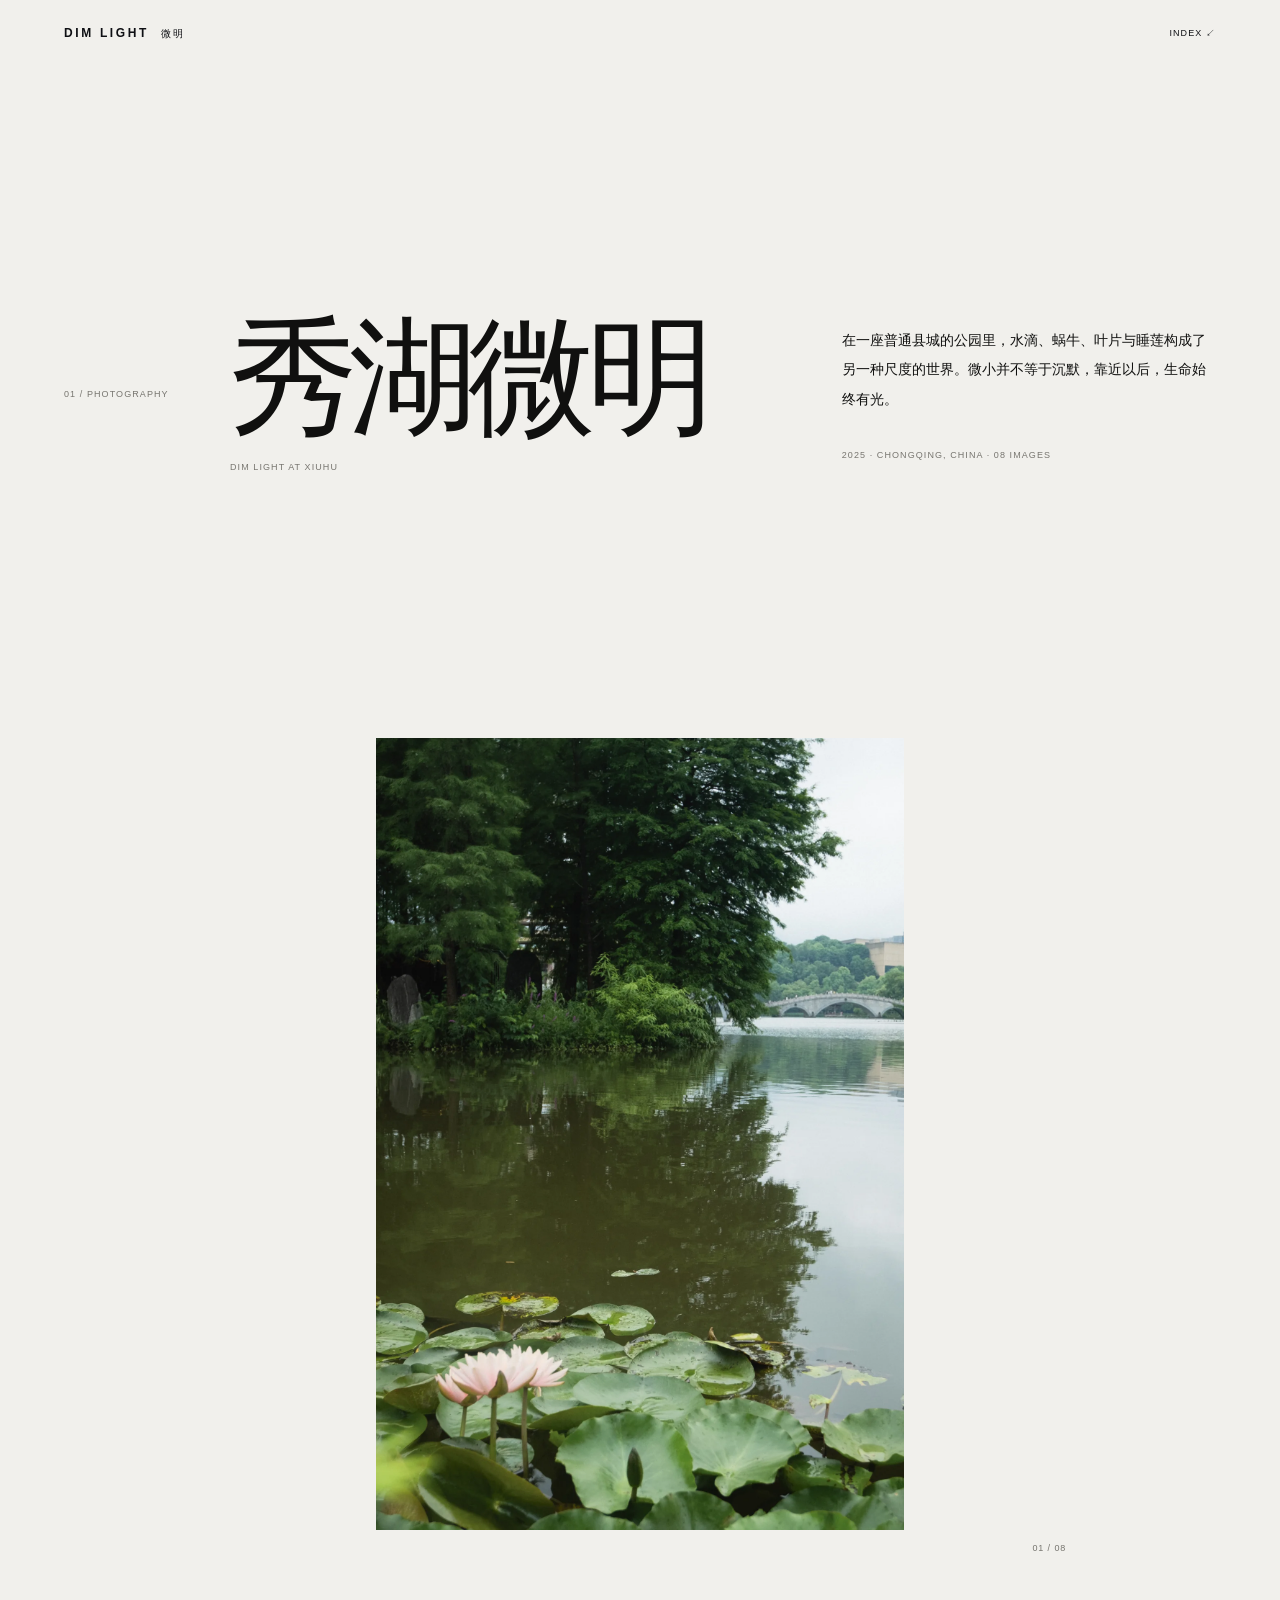
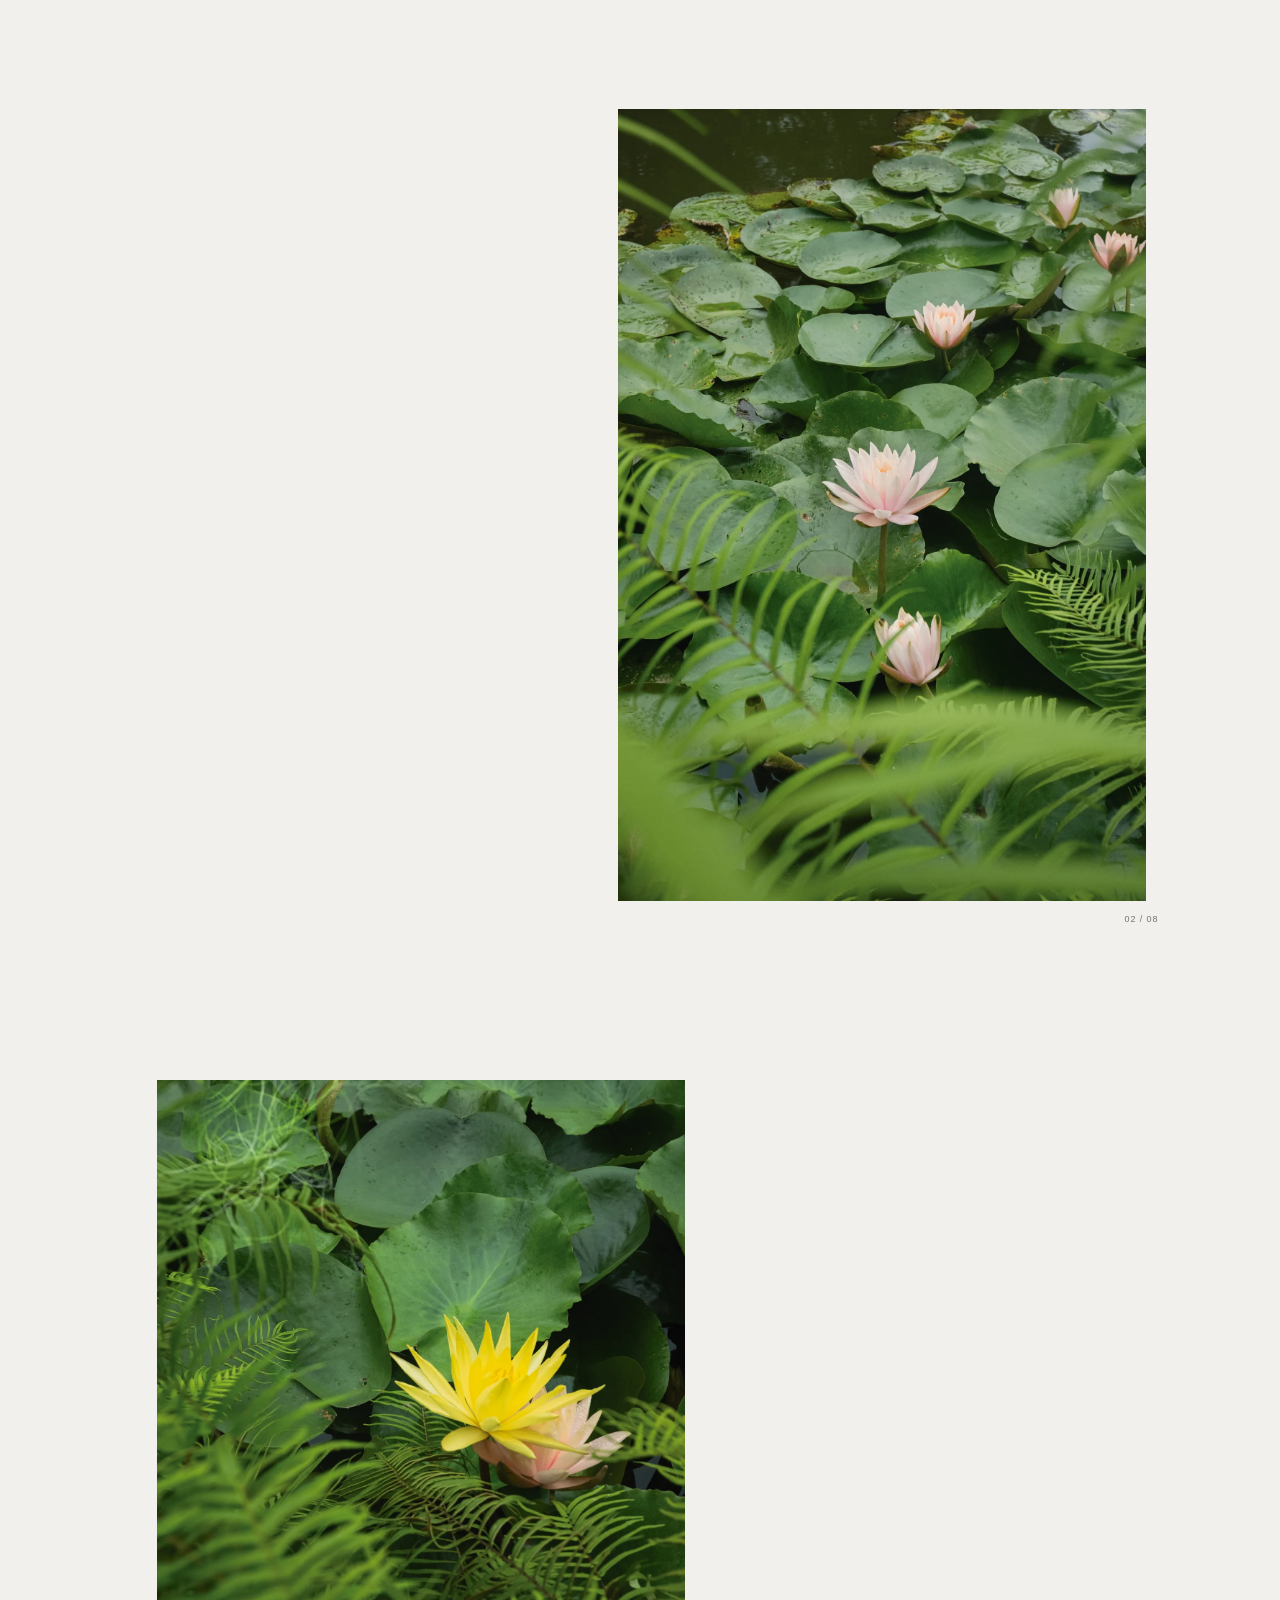
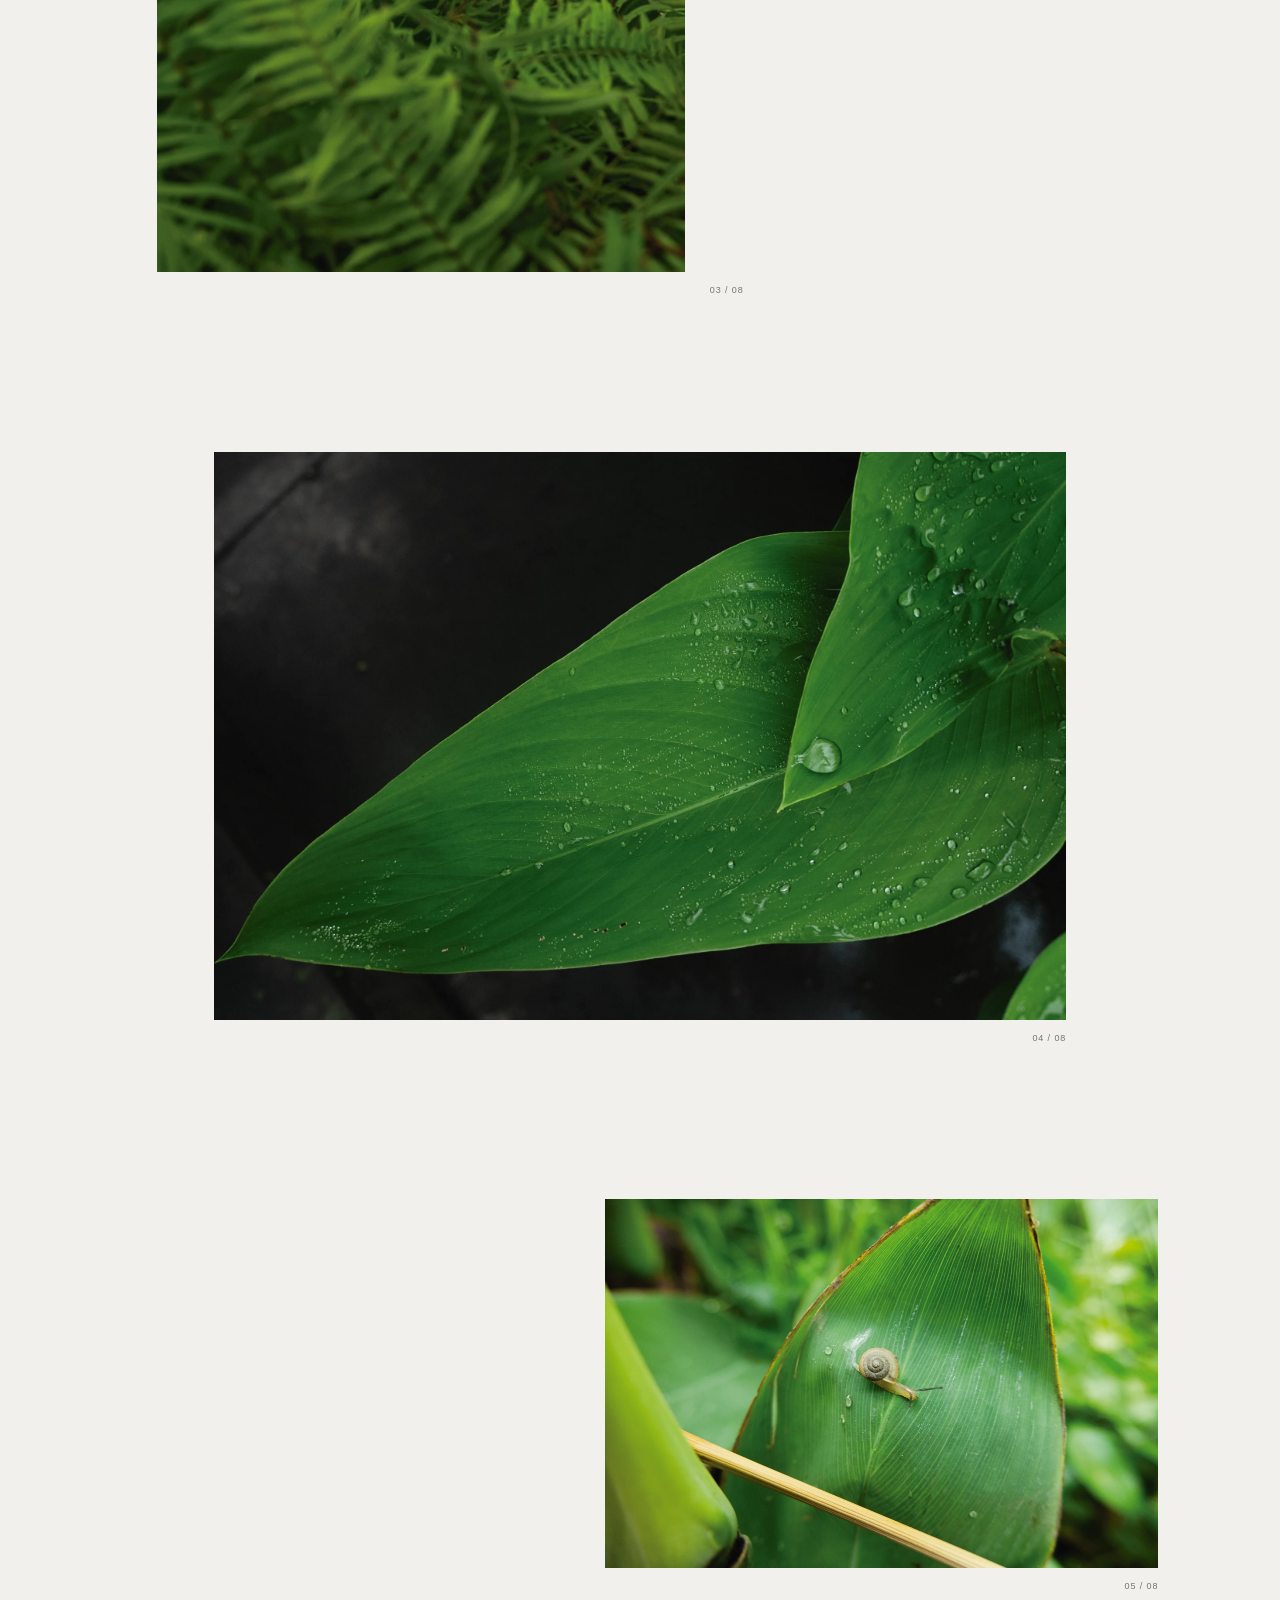
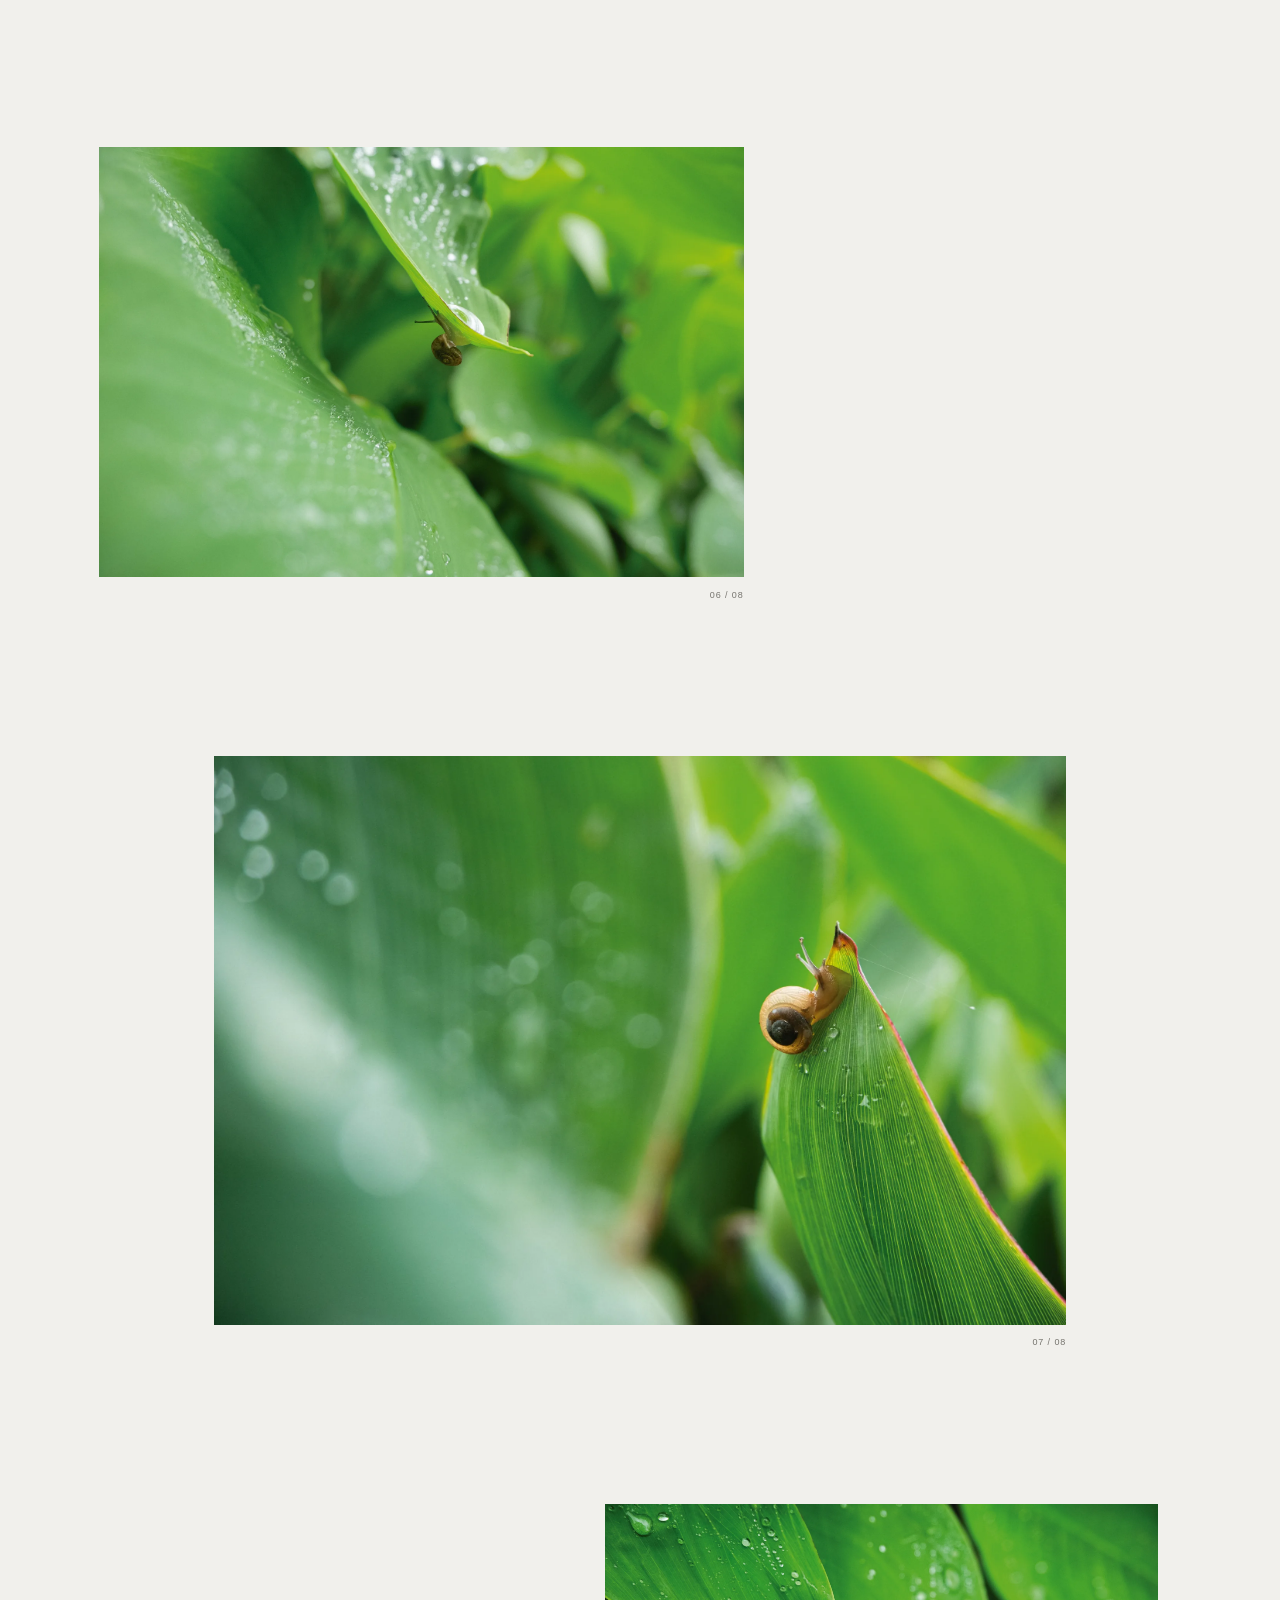
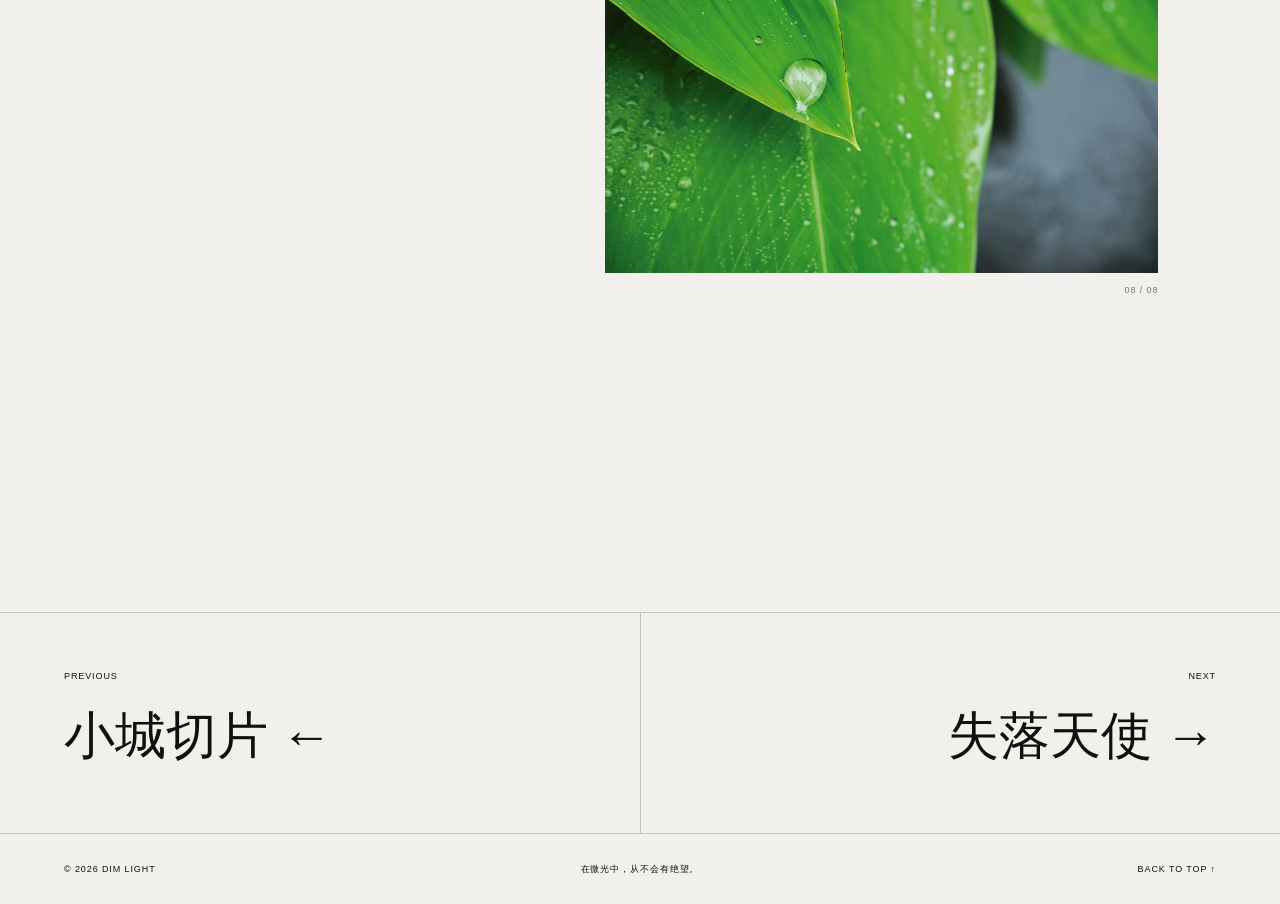
==== project.html @ a37f2d4d "建立 DIM LIGHT 摄影网站" ====
<!doctype html>
<html lang="zh-CN">
  <head>
    <meta charset="UTF-8" />
    <meta name="viewport" content="width=device-width, initial-scale=1" />
    <meta name="description" content="DIM LIGHT / 微明摄影项目。" />
    <title>Photography — DIM LIGHT</title>
    <link rel="stylesheet" href="style.css" />
    <script src="projects.js" defer></script>
    <script src="script.js" defer></script>
    <script src="project-page.js" defer></script>
  </head>
  <body class="project-page">
    <header class="site-header site-header--project">
      <a class="brand" href="index.html">
        <strong>DIM LIGHT</strong>
        <span>微明</span>
      </a>
      <a class="index-link" href="index.html#projects">Index ↙</a>
    </header>

    <main>
      <section class="project-intro">
        <p class="project-number" id="project-number"></p>
        <div>
          <h1 id="project-title"></h1>
          <p class="project-en" id="project-en"></p>
        </div>
        <div class="project-description">
          <p id="project-description"></p>
          <p class="project-details" id="project-details"></p>
        </div>
      </section>

      <section class="gallery" id="gallery" aria-label="摄影作品"></section>

      <nav class="project-nav" aria-label="相邻摄影项目">
        <a id="previous-project" href="#"></a>
        <a id="next-project" href="#"></a>
      </nav>
    </main>

    <footer class="site-footer">
      <p>© <span id="year">2026</span> DIM LIGHT</p>
      <p>在微光中，从不会有绝望。</p>
      <a href="#top">Back to top ↑</a>
    </footer>

    <div class="lightbox" aria-hidden="true">
      <button class="lightbox-close" type="button" aria-label="关闭大图">Close ×</button>
      <button class="lightbox-prev" type="button" aria-label="上一张">←</button>
      <figure>
        <img src="" alt="" />
        <figcaption></figcaption>
      </figure>
      <button class="lightbox-next" type="button" aria-label="下一张">→</button>
    </div>
  </body>
</html>
---- style.css ----
:root {
  --paper: #f1f0ec;
  --ink: #10100f;
  --quiet: #77756f;
  --line: rgba(16, 16, 15, 0.2);
  --dark: #0a0a09;
  --side: clamp(22px, 5vw, 76px);
  --sans: "Helvetica Neue", "Noto Sans SC", "PingFang SC", Arial, sans-serif;
  --serif: "Songti SC", "Noto Serif CJK SC", "Yu Mincho", serif;
}

* {
  box-sizing: border-box;
}

html {
  scroll-behavior: smooth;
}

body {
  margin: 0;
  color: var(--ink);
  background: var(--paper);
  font-family: var(--sans);
  font-size: 14px;
  line-height: 1.6;
  -webkit-font-smoothing: antialiased;
}

body.menu-open {
  overflow: hidden;
}

a {
  color: inherit;
  text-decoration: none;
}

button {
  color: inherit;
  font: inherit;
}

img {
  max-width: 100%;
}

.site-header {
  position: fixed;
  z-index: 100;
  top: 0;
  left: 0;
  width: 100%;
  display: flex;
  align-items: center;
  justify-content: space-between;
  padding: 24px var(--side);
  color: #fff;
  mix-blend-mode: difference;
}

.brand {
  display: flex;
  align-items: baseline;
  gap: 12px;
}

.brand strong {
  font-size: 12px;
  letter-spacing: 0.22em;
}

.brand span {
  font-family: var(--serif);
  font-size: 10px;
  letter-spacing: 0.18em;
}

.menu-button {
  width: 40px;
  height: 30px;
  display: flex;
  justify-content: space-between;
  padding: 2px 4px;
  border: 0;
  background: transparent;
  cursor: pointer;
}

.menu-button span {
  width: 1px;
  height: 100%;
  background: currentColor;
  transition: transform 500ms cubic-bezier(0.22, 1, 0.36, 1);
}

.menu-button[aria-expanded="true"] span:first-child {
  transform: translateX(8px);
}

.menu-button[aria-expanded="true"] span:last-child {
  transform: translateX(-8px);
}

.menu-panel {
  position: fixed;
  z-index: 90;
  inset: 0;
  display: grid;
  grid-template-rows: 1fr auto;
  padding: 110px var(--side) 36px;
  visibility: hidden;
  background: #f7f7f5;
  opacity: 0;
  transition: opacity 450ms ease, visibility 450ms;
}

.menu-panel.is-open {
  visibility: visible;
  opacity: 1;
}

.menu-nav {
  display: flex;
  flex-direction: column;
  justify-content: center;
}

.menu-nav a {
  display: grid;
  grid-template-columns: 60px 1fr;
  align-items: baseline;
  padding: 10px 0;
  font-family: var(--serif);
  font-size: clamp(46px, 7vw, 108px);
  letter-spacing: -0.05em;
  line-height: 1;
  transition: opacity 250ms ease, padding-left 450ms cubic-bezier(0.22, 1, 0.36, 1);
}

.menu-nav a span {
  font-family: var(--sans);
  font-size: 9px;
  letter-spacing: 0.1em;
}

.menu-nav:hover a {
  opacity: 0.22;
}

.menu-nav a:hover {
  padding-left: 16px;
  opacity: 1;
}

.menu-foot {
  display: flex;
  justify-content: space-between;
  color: var(--quiet);
  font-size: 9px;
  letter-spacing: 0.13em;
  text-transform: uppercase;
}

.hero {
  position: relative;
  min-height: 100svh;
  display: grid;
  align-items: center;
  padding: 115px var(--side) 60px;
  overflow: hidden;
}

.hero-kicker {
  position: absolute;
  top: 18%;
  left: var(--side);
  margin: 0;
  color: var(--quiet);
  font-size: 9px;
  letter-spacing: 0.16em;
  text-transform: uppercase;
}

.hero-lockup {
  width: 100%;
}

.hero-lockup h1 {
  margin: 0;
  font-family: var(--serif);
  font-size: clamp(88px, 15.5vw, 238px);
  font-weight: 400;
  letter-spacing: -0.085em;
  line-height: 0.69;
}

.hero-lockup h1 span {
  display: block;
}

.hero-lockup h1 span:last-child {
  margin-left: 19%;
}

.hero-cn {
  position: absolute;
  right: var(--side);
  bottom: 18%;
  display: flex;
  align-items: baseline;
  gap: 24px;
}

.hero-cn strong {
  font-family: var(--serif);
  font-size: clamp(28px, 4vw, 56px);
  font-weight: 400;
  letter-spacing: 0.08em;
}

.hero-cn p {
  margin: 0;
  color: var(--quiet);
  font-family: var(--serif);
  font-size: 13px;
  letter-spacing: 0.05em;
}

.hero-note {
  position: absolute;
  right: var(--side);
  top: 18%;
  margin: 0;
  color: var(--quiet);
  font-size: 9px;
  letter-spacing: 0.13em;
  text-transform: uppercase;
}

.scroll-cue {
  position: absolute;
  bottom: 30px;
  left: var(--side);
  color: var(--quiet);
  font-size: 9px;
  letter-spacing: 0.12em;
  text-transform: uppercase;
}

.projects,
.journal {
  padding: 130px var(--side);
  border-top: 1px solid var(--line);
}

.section-heading {
  display: grid;
  grid-template-columns: 160px minmax(280px, 1fr) minmax(240px, 0.7fr);
  align-items: end;
  gap: 30px;
  margin-bottom: 90px;
}

.section-heading > p {
  margin: 0;
  color: var(--quiet);
  font-size: 10px;
  letter-spacing: 0.1em;
}

.section-heading h2 {
  margin: 0;
  font-family: var(--serif);
  font-size: clamp(42px, 5.8vw, 84px);
  font-weight: 400;
  letter-spacing: -0.055em;
  line-height: 0.95;
}

.section-heading > p:last-child {
  max-width: 330px;
  justify-self: end;
  font-family: var(--serif);
  font-size: 13px;
  line-height: 1.9;
}

.project-grid {
  display: grid;
  grid-template-columns: repeat(12, minmax(0, 1fr));
  gap: clamp(70px, 10vw, 150px) clamp(24px, 4vw, 64px);
  align-items: start;
}

.project-card {
  grid-column: span 5;
}

.project-card:nth-child(4),
.project-card:nth-child(5) {
  grid-column: span 4;
}

.project-card--wide {
  grid-column: span 7;
}

.project-card--portrait {
  grid-column: span 4;
  margin-top: 18vw;
}

.project-card figure {
  margin: 0;
  overflow: hidden;
  background: #d8d6cf;
}

.project-card img {
  width: 100%;
  height: 100%;
  display: block;
  aspect-ratio: 4 / 3;
  object-fit: cover;
  transition: transform 950ms cubic-bezier(0.22, 1, 0.36, 1), filter 400ms ease;
}

.project-card--portrait img {
  aspect-ratio: 3 / 4;
}

.project-card:nth-child(3) img {
  object-position: 50% 34%;
}

.project-card:hover img {
  filter: brightness(0.83);
  transform: scale(1.018);
}

.project-meta {
  display: flex;
  justify-content: space-between;
  gap: 20px;
  margin-top: 16px;
}

.project-meta h3 {
  margin: 0;
  font-family: var(--serif);
  font-size: 19px;
  font-weight: 400;
  letter-spacing: 0.03em;
}

.project-meta p {
  margin: 4px 0 0;
  color: var(--quiet);
  font-size: 9px;
  letter-spacing: 0.08em;
}

.project-meta > p {
  text-align: right;
  text-transform: uppercase;
}

.journal-list {
  border-top: 1px solid var(--line);
}

.journal-row {
  display: grid;
  grid-template-columns: 160px 1fr auto;
  align-items: center;
  gap: 30px;
  padding: 32px 0;
  border-bottom: 1px solid var(--line);
}

.journal-row time,
.journal-row > span,
.journal-row p {
  color: var(--quiet);
  font-size: 9px;
  letter-spacing: 0.1em;
  text-transform: uppercase;
}

.journal-row h3 {
  margin: 0;
  font-family: var(--serif);
  font-size: clamp(20px, 2.4vw, 34px);
  font-weight: 400;
}

.journal-row p {
  margin: 5px 0 0;
}

.about {
  min-height: 100svh;
  display: grid;
  grid-template-columns: minmax(360px, 0.86fr) minmax(440px, 1.14fr);
  color: #f1f0ec;
  background: var(--dark);
}

.about-portrait {
  min-height: 100svh;
  margin: 0;
  overflow: hidden;
}

.about-portrait img {
  width: 100%;
  height: 100%;
  display: block;
  object-fit: cover;
  object-position: 50% 33%;
  filter: saturate(0.76) contrast(1.04);
}

.about-copy {
  display: flex;
  flex-direction: column;
  justify-content: center;
  padding: 100px clamp(34px, 8vw, 130px);
}

.about-copy > p {
  margin: 0 0 80px;
  color: rgba(255, 255, 255, 0.45);
  font-size: 9px;
  letter-spacing: 0.14em;
  text-transform: uppercase;
}

.about-copy h2 {
  margin: 0;
  font-family: var(--serif);
  font-size: clamp(44px, 6vw, 88px);
  font-weight: 400;
  letter-spacing: -0.055em;
  line-height: 1.3;
}

.social-area {
  margin-top: 100px;
  padding-top: 22px;
  border-top: 1px solid rgba(255, 255, 255, 0.18);
}

.social-area > p {
  margin: 0 0 20px;
  color: rgba(255, 255, 255, 0.42);
  font-size: 9px;
  letter-spacing: 0.13em;
  text-transform: uppercase;
}

.social-area > div {
  display: flex;
  flex-wrap: wrap;
  gap: 14px 32px;
  font-size: 11px;
  letter-spacing: 0.08em;
}

.site-footer {
  display: grid;
  grid-template-columns: 1fr 1fr 1fr;
  align-items: center;
  padding: 28px var(--side);
  font-size: 9px;
  letter-spacing: 0.1em;
  text-transform: uppercase;
}

.site-footer p {
  margin: 0;
}

.site-footer p:nth-child(2) {
  justify-self: center;
  font-family: var(--serif);
  text-transform: none;
}

.site-footer a {
  justify-self: end;
}

.reveal {
  opacity: 0;
  transform: translateY(30px);
  transition: opacity 950ms cubic-bezier(0.22, 1, 0.36, 1),
    transform 950ms cubic-bezier(0.22, 1, 0.36, 1);
}

.reveal.is-visible {
  opacity: 1;
  transform: translateY(0);
}

/* Project page */

.site-header--project {
  mix-blend-mode: difference;
}

.index-link {
  font-size: 9px;
  letter-spacing: 0.12em;
  text-transform: uppercase;
}

.project-intro {
  min-height: 82svh;
  display: grid;
  grid-template-columns: 130px minmax(340px, 1fr) minmax(280px, 0.65fr);
  align-items: center;
  gap: 36px;
  padding: 120px var(--side) 70px;
}

.project-number,
.project-en,
.project-details {
  color: var(--quiet);
  font-size: 9px;
  letter-spacing: 0.12em;
  text-transform: uppercase;
}

.project-intro h1 {
  margin: 0;
  font-family: var(--serif);
  font-size: clamp(64px, 10vw, 150px);
  font-weight: 400;
  letter-spacing: -0.07em;
  line-height: 1;
}

.project-en {
  margin: 18px 0 0;
}

.project-description > p:first-child {
  margin: 0;
  font-family: var(--serif);
  font-size: 14px;
  line-height: 2.1;
}

.project-details {
  margin: 34px 0 0;
}

.gallery {
  padding: 0 var(--side) 160px;
}

.gallery-item {
  position: relative;
  width: 74%;
  display: block;
  margin: 0 auto clamp(100px, 14vw, 210px);
  padding: 0;
  border: 0;
  background: transparent;
  cursor: zoom-in;
}

.gallery-item:nth-child(3n + 2) {
  width: 48%;
  margin-right: 5%;
}

.gallery-item:nth-child(3n) {
  width: 56%;
  margin-left: 3%;
}

.gallery-item img {
  width: 100%;
  max-height: 88svh;
  display: block;
  object-fit: contain;
}

.gallery-item span {
  position: absolute;
  right: 0;
  bottom: -25px;
  color: var(--quiet);
  font-size: 9px;
  letter-spacing: 0.1em;
}

.project-nav {
  display: grid;
  grid-template-columns: 1fr 1fr;
  border-top: 1px solid var(--line);
  border-bottom: 1px solid var(--line);
}

.project-nav a {
  min-height: 220px;
  display: flex;
  flex-direction: column;
  justify-content: center;
  padding: 40px var(--side);
  font-family: var(--serif);
  font-size: clamp(28px, 4vw, 54px);
  transition: background 350ms ease, color 350ms ease;
}

.project-nav a:last-child {
  align-items: flex-end;
  border-left: 1px solid var(--line);
}

.project-nav a:hover {
  color: var(--paper);
  background: var(--ink);
}

.project-nav span {
  margin-bottom: 12px;
  font-family: var(--sans);
  font-size: 9px;
  letter-spacing: 0.1em;
  text-transform: uppercase;
}

.lightbox {
  position: fixed;
  z-index: 200;
  inset: 0;
  display: grid;
  grid-template-columns: 70px 1fr 70px;
  align-items: center;
  visibility: hidden;
  color: #fff;
  background: rgba(7, 7, 7, 0.97);
  opacity: 0;
  transition: opacity 350ms ease, visibility 350ms;
}

.lightbox.is-open {
  visibility: visible;
  opacity: 1;
}

.lightbox button {
  border: 0;
  color: #fff;
  background: transparent;
  cursor: pointer;
}

.lightbox-close {
  position: absolute;
  top: 24px;
  right: 28px;
  font-size: 10px;
  letter-spacing: 0.12em;
  text-transform: uppercase;
}

.lightbox-prev,
.lightbox-next {
  height: 100%;
  font-size: 20px;
}

.lightbox figure {
  max-width: calc(100vw - 180px);
  max-height: calc(100svh - 100px);
  display: flex;
  flex-direction: column;
  align-items: center;
  margin: 0;
}

.lightbox img {
  max-width: 100%;
  max-height: calc(100svh - 130px);
  object-fit: contain;
}

.lightbox figcaption {
  margin-top: 12px;
  color: rgba(255, 255, 255, 0.58);
  font-size: 9px;
  letter-spacing: 0.1em;
}

@media (max-width: 820px) {
  .site-header {
    padding-top: 19px;
    padding-bottom: 19px;
  }

  .brand strong {
    font-size: 10px;
  }

  .menu-button {
    width: 35px;
    height: 27px;
  }

  .menu-panel {
    padding-top: 95px;
  }

  .menu-nav a {
    grid-template-columns: 34px 1fr;
    font-size: clamp(44px, 15vw, 66px);
  }

  .menu-foot p:last-child {
    display: none;
  }

  .hero {
    min-height: 92svh;
  }

  .hero-kicker {
    top: 24%;
  }

  .hero-lockup h1 {
    font-size: clamp(72px, 24vw, 104px);
    line-height: 0.78;
  }

  .hero-lockup h1 span:last-child {
    margin-left: 0;
  }

  .hero-cn {
    position: static;
    display: block;
    margin-top: 62px;
  }

  .hero-cn strong {
    font-size: 30px;
  }

  .hero-cn p {
    margin-top: 10px;
    font-size: 11px;
  }

  .hero-note {
    display: none;
  }

  .projects,
  .journal {
    padding-top: 90px;
    padding-bottom: 90px;
  }

  .section-heading {
    grid-template-columns: 32px 1fr;
    gap: 16px;
    margin-bottom: 60px;
  }

  .section-heading > p:first-child {
    writing-mode: vertical-rl;
  }

  .section-heading > p:last-child {
    grid-column: 2;
    justify-self: start;
  }

  .project-grid {
    display: block;
  }

  .project-card,
  .project-card--portrait,
  .project-card--wide {
    display: block;
    margin: 0 0 76px;
  }

  .project-card--portrait {
    width: 78%;
    margin-left: auto;
  }

  .project-card img {
    aspect-ratio: auto;
    max-height: 72svh;
  }

  .journal-row {
    grid-template-columns: 1fr auto;
    gap: 12px;
    padding: 26px 0;
  }

  .journal-row > div {
    grid-column: 1 / -1;
    grid-row: 2;
  }

  .about {
    display: block;
  }

  .about-portrait {
    min-height: 78svh;
    height: 78svh;
  }

  .about-copy {
    padding: 86px var(--side);
  }

  .about-copy > p {
    margin-bottom: 48px;
  }

  .about-copy h2 {
    font-size: clamp(43px, 13vw, 62px);
  }

  .social-area {
    margin-top: 72px;
  }

  .site-footer {
    grid-template-columns: 1fr auto;
  }

  .site-footer p:nth-child(2) {
    display: none;
  }

  .project-intro {
    min-height: 76svh;
    display: block;
    padding-top: 150px;
  }

  .project-intro h1 {
    margin-top: 70px;
    font-size: clamp(58px, 18vw, 88px);
  }

  .project-description {
    margin-top: 60px;
  }

  .gallery {
    padding-bottom: 100px;
  }

  .gallery-item,
  .gallery-item:nth-child(3n + 2),
  .gallery-item:nth-child(3n) {
    width: 100%;
    margin: 0 auto 90px;
  }

  .project-nav a {
    min-height: 150px;
    font-size: 24px;
  }

  .lightbox {
    grid-template-columns: 42px 1fr 42px;
  }

  .lightbox figure {
    max-width: calc(100vw - 92px);
  }
}

@media (prefers-reduced-motion: reduce) {
  html {
    scroll-behavior: auto;
  }

  *,
  *::before,
  *::after {
    animation-duration: 0.01ms !important;
    animation-iteration-count: 1 !important;
    scroll-behavior: auto !important;
    transition-duration: 0.01ms !important;
  }
}
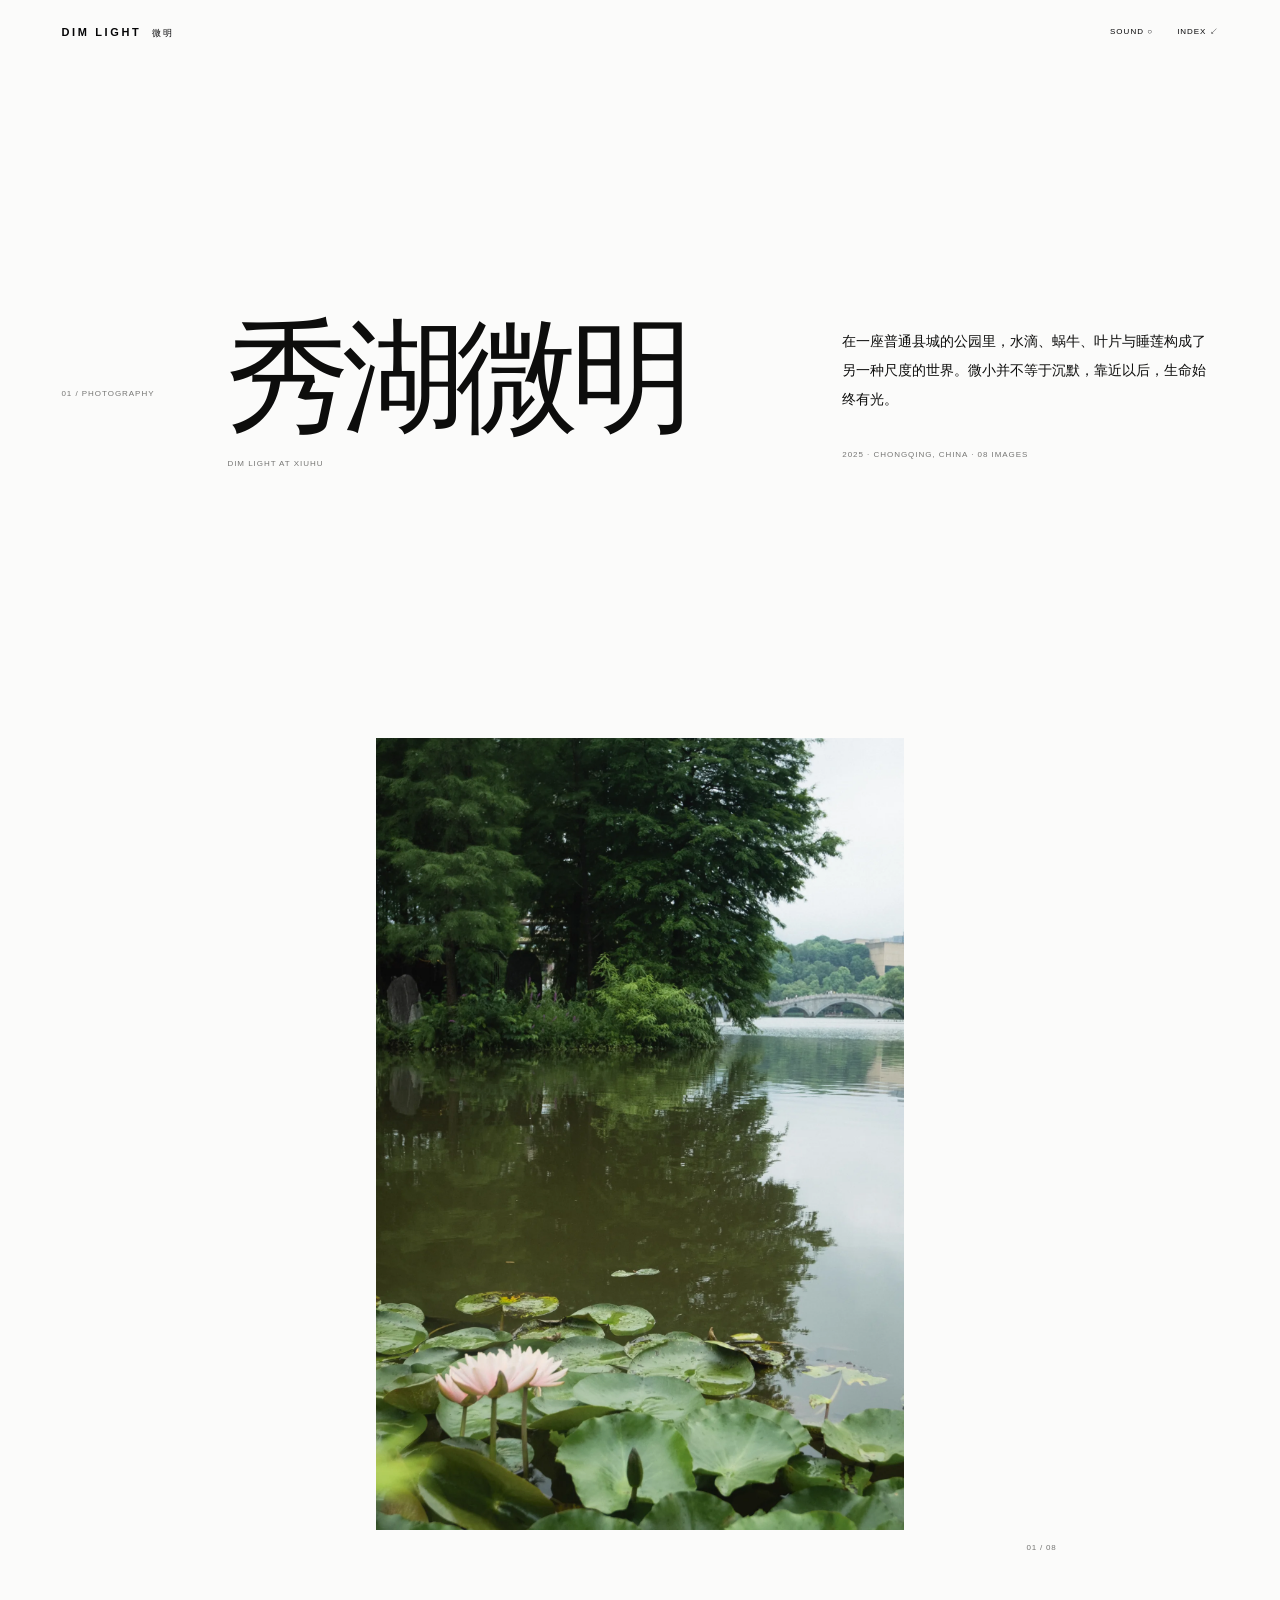
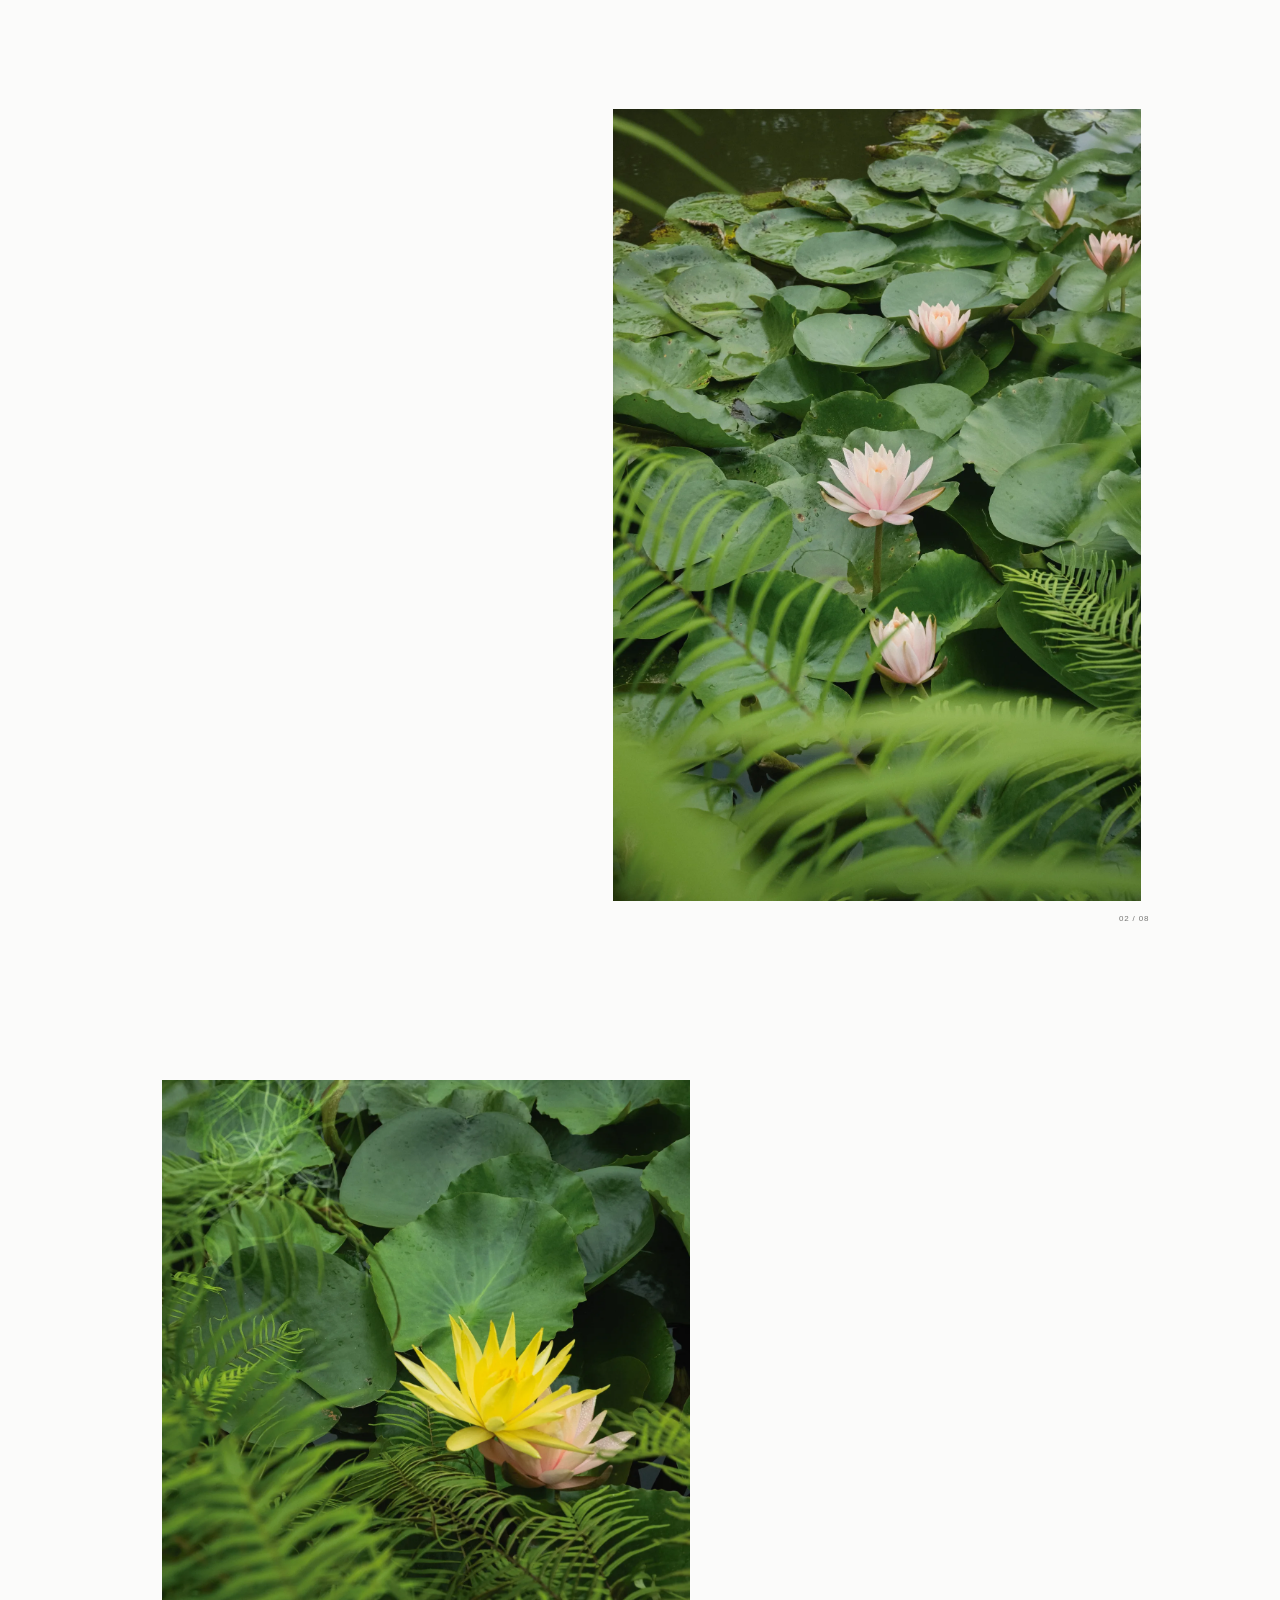
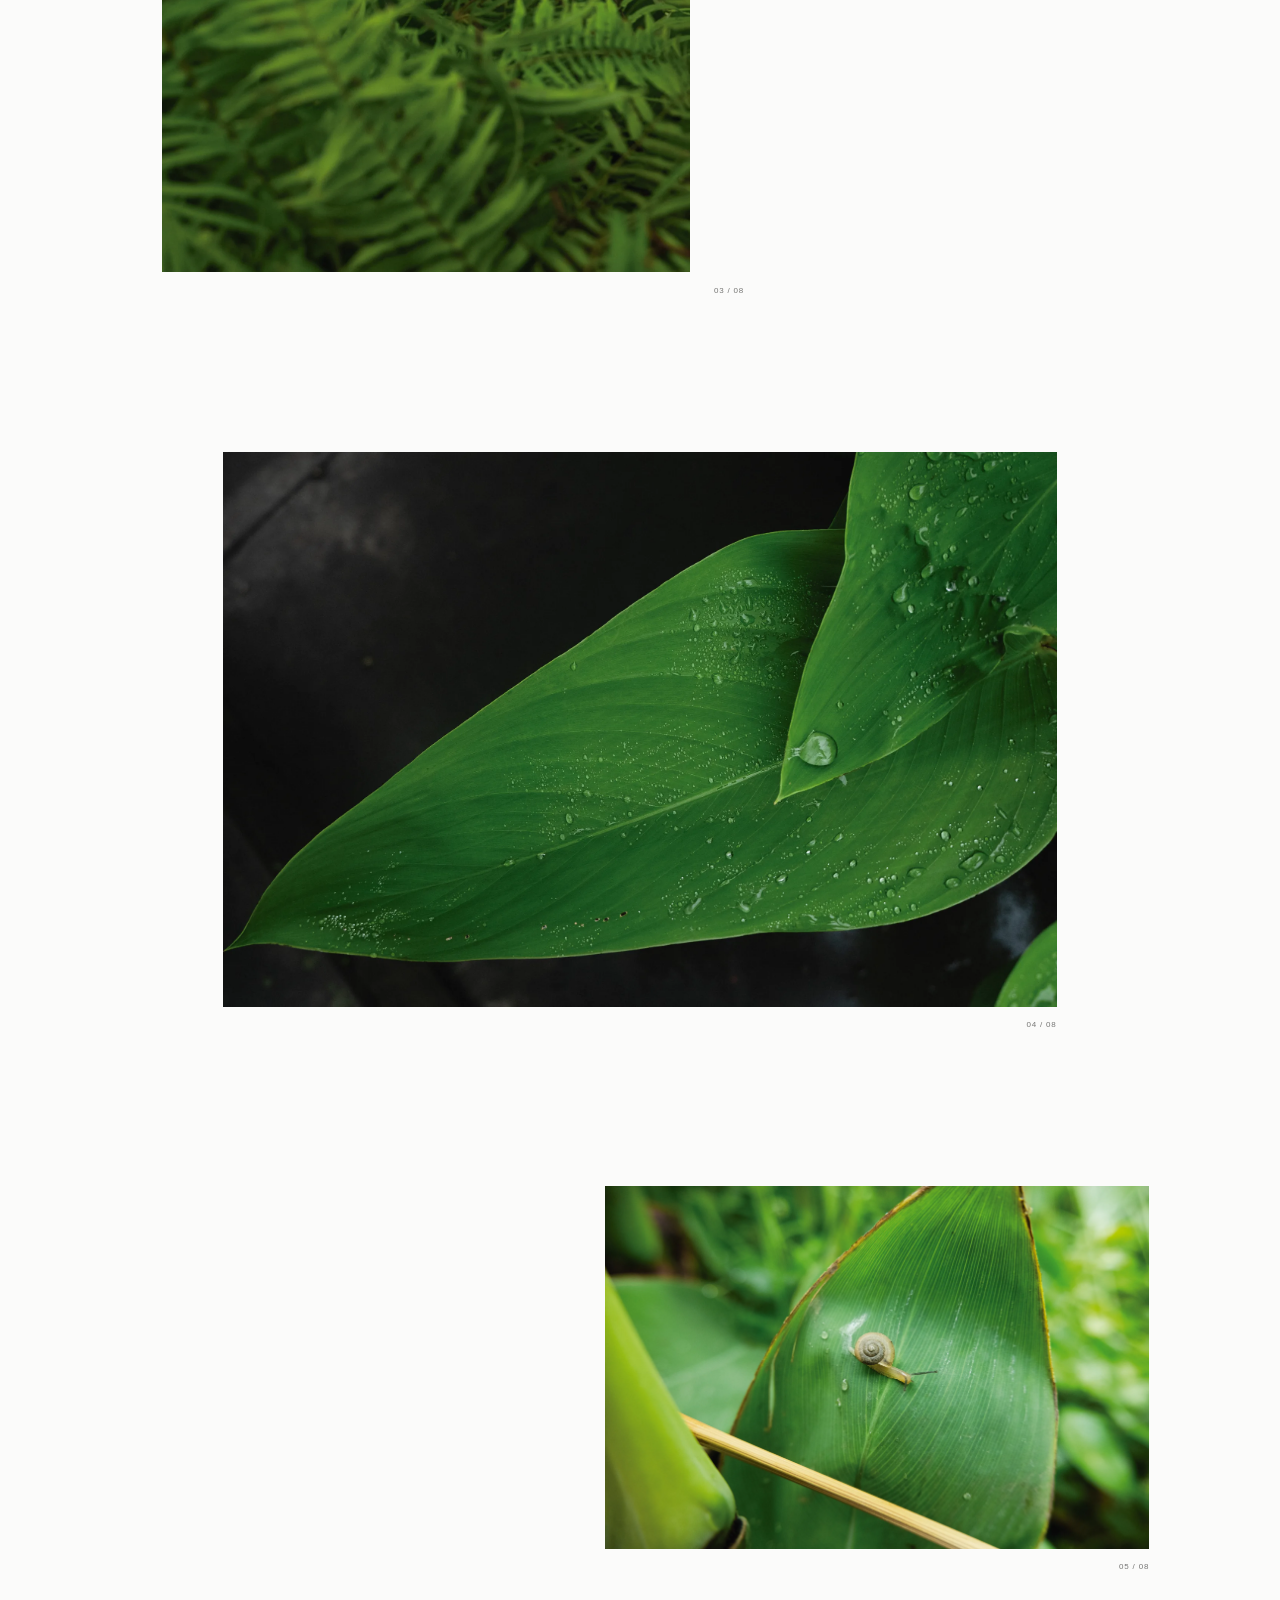
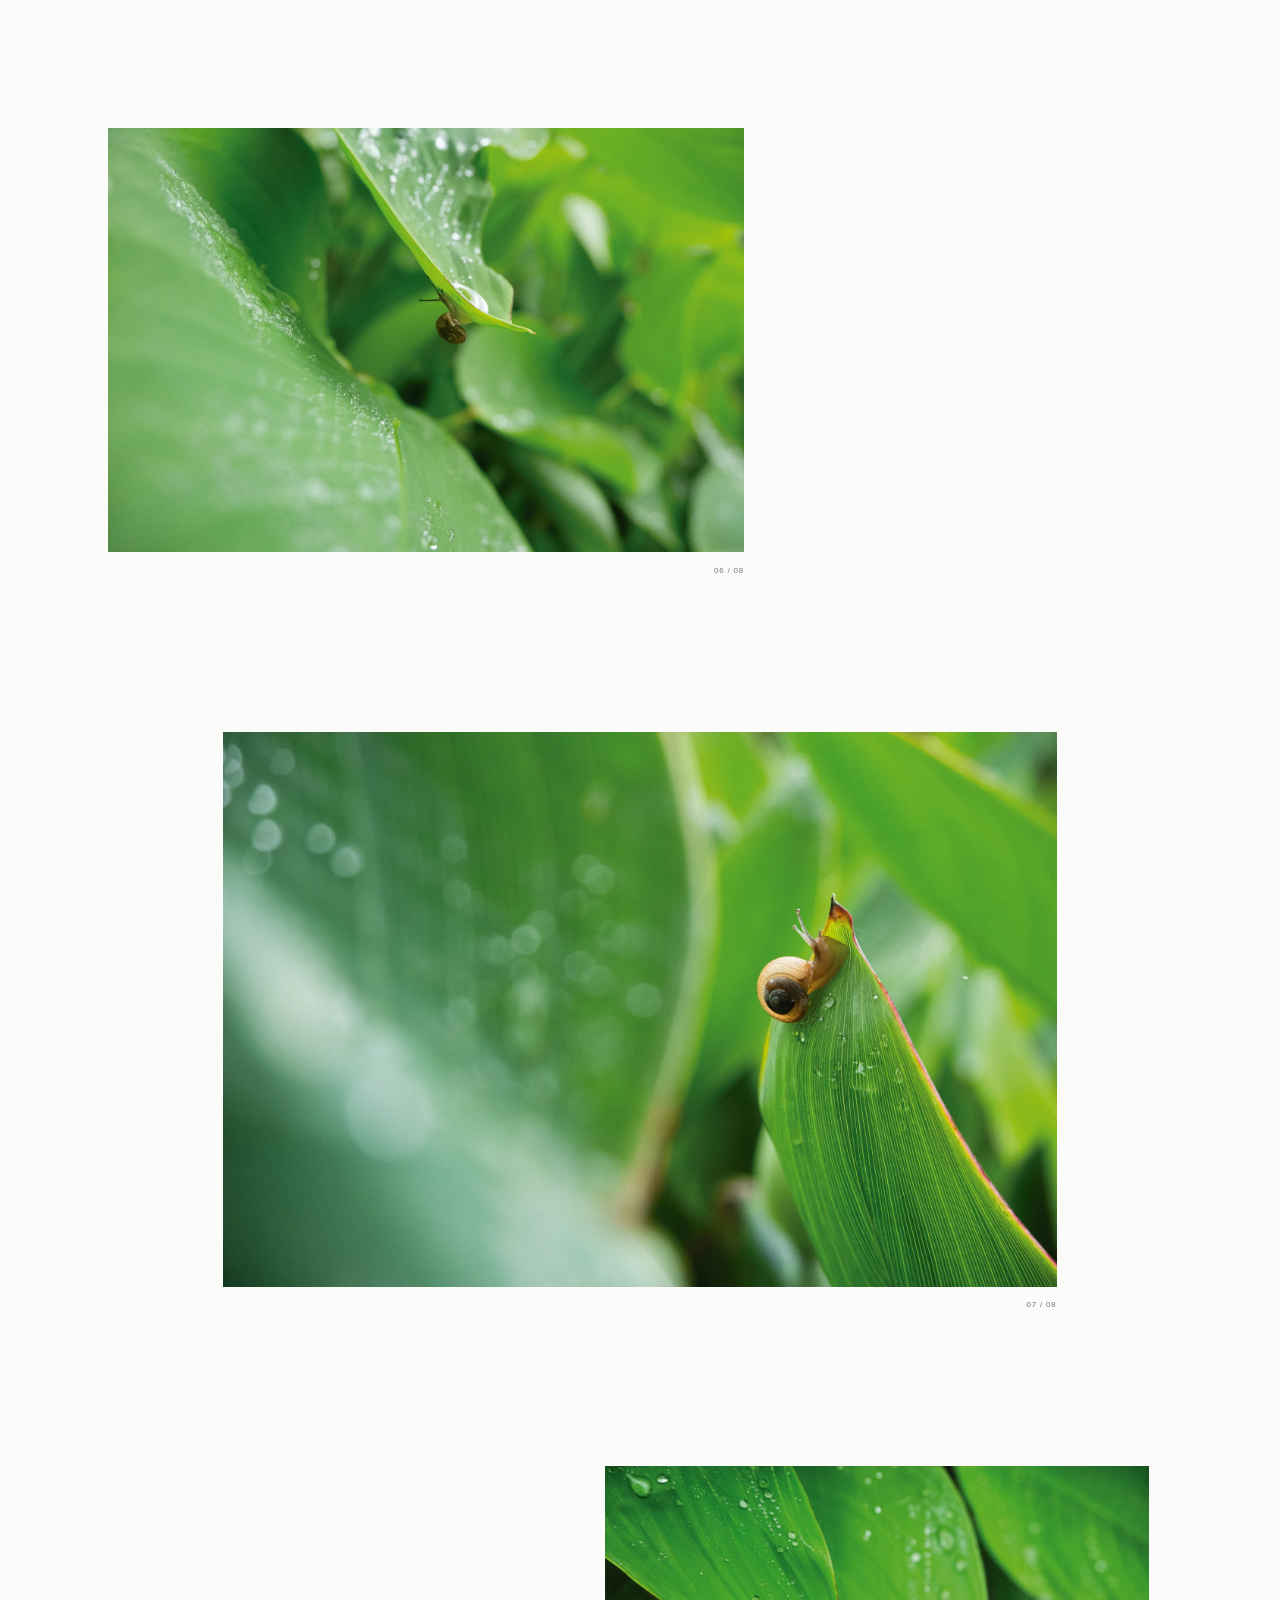
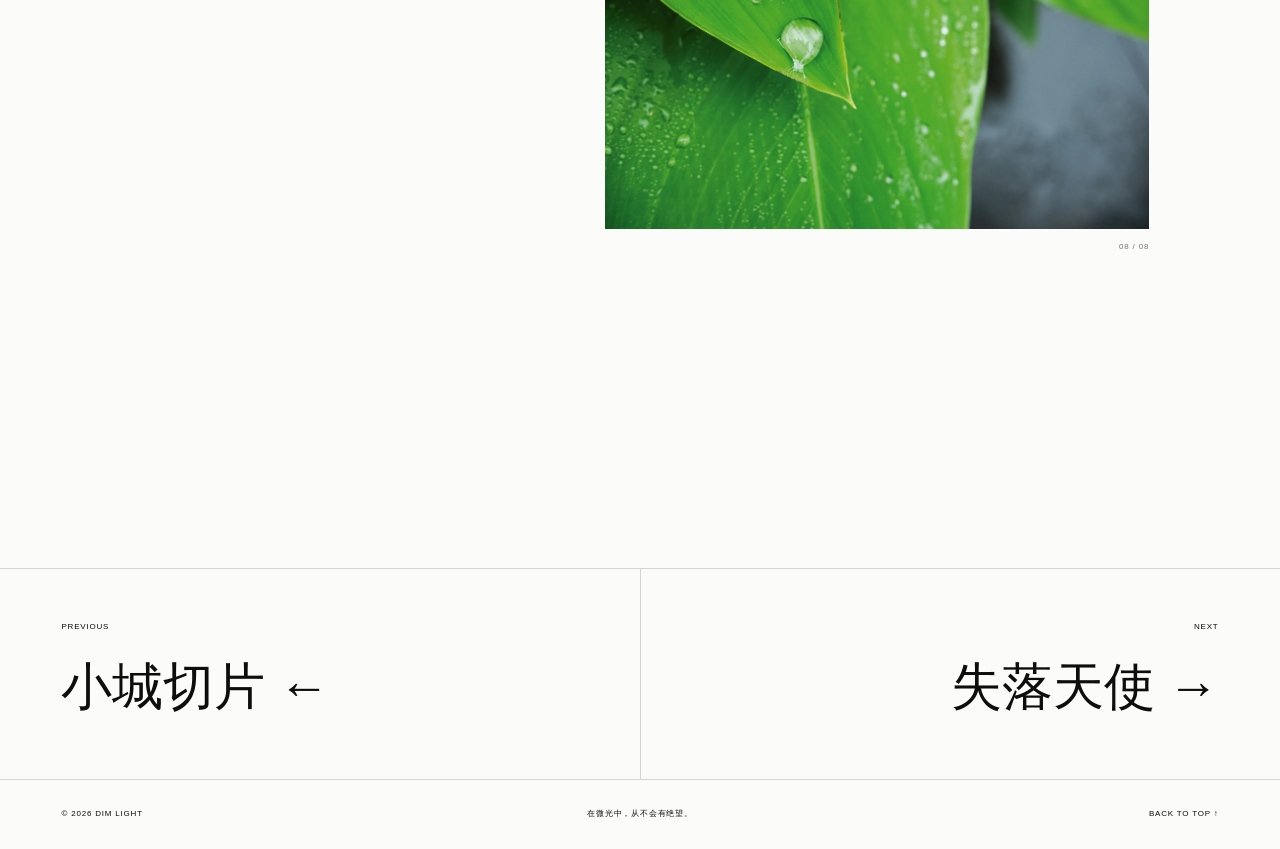
==== commit e0cce262: "更新 DIM LIGHT 安静版视觉" ====
--- a/project.html
+++ b/project.html
@@ -5,18 +5,21 @@
     <meta name="viewport" content="width=device-width, initial-scale=1" />
     <meta name="description" content="DIM LIGHT / 微明摄影项目。" />
     <title>Photography — DIM LIGHT</title>
-    <link rel="stylesheet" href="style.css" />
-    <script src="projects.js" defer></script>
-    <script src="script.js" defer></script>
-    <script src="project-page.js" defer></script>
+    <link rel="stylesheet" href="style.css?v=quiet-20260701" />
+    <script src="projects.js?v=quiet-20260701" defer></script>
+    <script src="script.js?v=quiet-20260701" defer></script>
+    <script src="project-page.js?v=quiet-20260701" defer></script>
   </head>
-  <body class="project-page">
+  <body class="project-page" id="top">
     <header class="site-header site-header--project">
       <a class="brand" href="index.html">
         <strong>DIM LIGHT</strong>
         <span>微明</span>
       </a>
-      <a class="index-link" href="index.html#projects">Index ↙</a>
+      <div class="header-actions">
+        <button class="sound-toggle" type="button" aria-pressed="false">Sound ○</button>
+        <a class="index-link" href="index.html#projects">Index ↙</a>
+      </div>
     </header>
 
     <main>
--- a/style.css
+++ b/style.css
@@ -1,10 +1,10 @@
 :root {
-  --paper: #f1f0ec;
-  --ink: #10100f;
-  --quiet: #77756f;
-  --line: rgba(16, 16, 15, 0.2);
-  --dark: #0a0a09;
-  --side: clamp(22px, 5vw, 76px);
+  --paper: #fbfbfa;
+  --ink: #0d0d0c;
+  --quiet: #767674;
+  --line: rgba(13, 13, 12, 0.16);
+  --dark: #090909;
+  --side: clamp(22px, 4.8vw, 74px);
   --sans: "Helvetica Neue", "Noto Sans SC", "PingFang SC", Arial, sans-serif;
   --serif: "Songti SC", "Noto Serif CJK SC", "Yu Mincho", serif;
 }
@@ -62,23 +62,39 @@
 .brand {
   display: flex;
   align-items: baseline;
-  gap: 12px;
+  gap: 11px;
 }
 
 .brand strong {
-  font-size: 12px;
-  letter-spacing: 0.22em;
+  font-size: 11px;
+  letter-spacing: 0.24em;
 }
 
 .brand span {
   font-family: var(--serif);
-  font-size: 10px;
+  font-size: 9px;
   letter-spacing: 0.18em;
 }
 
+.header-actions {
+  display: flex;
+  align-items: center;
+  gap: 24px;
+}
+
+.sound-toggle {
+  padding: 0;
+  border: 0;
+  background: transparent;
+  font-size: 8px;
+  letter-spacing: 0.13em;
+  text-transform: uppercase;
+  cursor: pointer;
+}
+
 .menu-button {
-  width: 40px;
-  height: 30px;
+  width: 38px;
+  height: 28px;
   display: flex;
   justify-content: space-between;
   padding: 2px 4px;
@@ -110,9 +126,9 @@
   grid-template-rows: 1fr auto;
   padding: 110px var(--side) 36px;
   visibility: hidden;
-  background: #f7f7f5;
+  background: var(--paper);
   opacity: 0;
-  transition: opacity 450ms ease, visibility 450ms;
+  transition: opacity 500ms ease, visibility 500ms;
 }
 
 .menu-panel.is-open {
@@ -128,274 +144,280 @@
 
 .menu-nav a {
   display: grid;
-  grid-template-columns: 60px 1fr;
+  grid-template-columns: 58px 1fr;
   align-items: baseline;
-  padding: 10px 0;
-  font-family: var(--serif);
-  font-size: clamp(46px, 7vw, 108px);
+  padding: 9px 0;
+  font-family: var(--serif);
+  font-size: clamp(44px, 6.6vw, 102px);
   letter-spacing: -0.05em;
   line-height: 1;
-  transition: opacity 250ms ease, padding-left 450ms cubic-bezier(0.22, 1, 0.36, 1);
+  transition: opacity 300ms ease, transform 500ms cubic-bezier(0.22, 1, 0.36, 1);
 }
 
 .menu-nav a span {
   font-family: var(--sans);
-  font-size: 9px;
+  font-size: 8px;
   letter-spacing: 0.1em;
 }
 
 .menu-nav:hover a {
-  opacity: 0.22;
+  opacity: 0.18;
 }
 
 .menu-nav a:hover {
-  padding-left: 16px;
   opacity: 1;
+  transform: translateX(12px);
 }
 
 .menu-foot {
   display: flex;
   justify-content: space-between;
   color: var(--quiet);
-  font-size: 9px;
+  font-size: 8px;
   letter-spacing: 0.13em;
   text-transform: uppercase;
 }
 
-.hero {
+.hero-quiet {
   position: relative;
   min-height: 100svh;
   display: grid;
-  align-items: center;
-  padding: 115px var(--side) 60px;
-  overflow: hidden;
-}
-
-.hero-kicker {
+  place-items: center;
+  padding: 110px var(--side) 60px;
+}
+
+.hero-index,
+.hero-place,
+.scroll-cue {
   position: absolute;
-  top: 18%;
+  margin: 0;
+  color: var(--quiet);
+  font-size: 8px;
+  letter-spacing: 0.15em;
+  text-transform: uppercase;
+}
+
+.hero-index {
+  top: 24%;
   left: var(--side);
+}
+
+.hero-place {
+  top: 24%;
+  right: var(--side);
+}
+
+.scroll-cue {
+  bottom: 30px;
+  left: var(--side);
+}
+
+.hero-mark {
+  width: min(1120px, 100%);
+}
+
+.hero-mark h1 {
+  margin: 0;
+  font-family: var(--serif);
+  font-size: clamp(86px, 14.2vw, 210px);
+  font-weight: 400;
+  letter-spacing: -0.075em;
+  line-height: 0.88;
+  text-align: center;
+}
+
+.hero-mark > div {
+  display: flex;
+  align-items: baseline;
+  justify-content: center;
+  gap: 24px;
+  margin-top: 55px;
+}
+
+.hero-mark strong {
+  font-family: var(--serif);
+  font-size: clamp(28px, 3vw, 46px);
+  font-weight: 400;
+  letter-spacing: 0.12em;
+}
+
+.hero-mark p {
+  margin: 0;
+  color: var(--quiet);
+  font-family: var(--serif);
+  font-size: 12px;
+  letter-spacing: 0.05em;
+}
+
+.projects-quiet {
+  min-height: 100svh;
+  padding: 130px var(--side);
+  border-top: 1px solid var(--line);
+}
+
+.quiet-heading {
+  display: grid;
+  grid-template-columns: minmax(120px, 0.4fr) 1fr;
+  align-items: end;
+  gap: 30px;
+  margin-bottom: 72px;
+}
+
+.quiet-heading p {
   margin: 0;
   color: var(--quiet);
   font-size: 9px;
-  letter-spacing: 0.16em;
-  text-transform: uppercase;
-}
-
-.hero-lockup {
-  width: 100%;
-}
-
-.hero-lockup h1 {
-  margin: 0;
-  font-family: var(--serif);
-  font-size: clamp(88px, 15.5vw, 238px);
+  letter-spacing: 0.11em;
+  text-transform: uppercase;
+}
+
+.quiet-heading h2 {
+  margin: 0;
+  font-family: var(--serif);
+  font-size: clamp(40px, 5.2vw, 74px);
   font-weight: 400;
-  letter-spacing: -0.085em;
-  line-height: 0.69;
-}
-
-.hero-lockup h1 span {
-  display: block;
-}
-
-.hero-lockup h1 span:last-child {
-  margin-left: 19%;
-}
-
-.hero-cn {
+  letter-spacing: -0.05em;
+  line-height: 1;
+}
+
+.project-index-shell {
+  display: grid;
+  grid-template-columns: minmax(390px, 0.82fr) minmax(480px, 1.18fr);
+  gap: clamp(48px, 7vw, 118px);
+  align-items: start;
+}
+
+.project-list {
+  border-top: 1px solid var(--line);
+}
+
+.project-row {
+  display: grid;
+  grid-template-columns: 34px 1fr auto;
+  align-items: center;
+  gap: 16px;
+  min-height: 88px;
+  border-bottom: 1px solid var(--line);
+  transition: opacity 350ms ease, padding 500ms cubic-bezier(0.22, 1, 0.36, 1);
+}
+
+.project-list:hover .project-row {
+  opacity: 0.25;
+}
+
+.project-list .project-row:hover,
+.project-list .project-row:focus-visible,
+.project-row.is-current {
+  padding-right: 10px;
+  padding-left: 10px;
+  opacity: 1;
+}
+
+.project-row > span,
+.project-row time,
+.project-row p {
+  color: var(--quiet);
+  font-size: 8px;
+  letter-spacing: 0.1em;
+  text-transform: uppercase;
+}
+
+.project-row h3 {
+  margin: 0;
+  font-family: var(--serif);
+  font-size: clamp(19px, 2vw, 28px);
+  font-weight: 400;
+  letter-spacing: 0.02em;
+}
+
+.project-row p {
+  margin: 3px 0 0;
+}
+
+.mobile-project-cover {
+  display: none;
+}
+
+.project-preview {
+  position: sticky;
+  top: 14svh;
+  margin: 0;
+}
+
+.preview-stage {
+  position: relative;
+  height: 69svh;
+  min-height: 480px;
+  background: #efefed;
+  overflow: hidden;
+}
+
+.preview-image {
   position: absolute;
-  right: var(--side);
-  bottom: 18%;
-  display: flex;
-  align-items: baseline;
-  gap: 24px;
-}
-
-.hero-cn strong {
-  font-family: var(--serif);
-  font-size: clamp(28px, 4vw, 56px);
-  font-weight: 400;
-  letter-spacing: 0.08em;
-}
-
-.hero-cn p {
-  margin: 0;
-  color: var(--quiet);
-  font-family: var(--serif);
-  font-size: 13px;
-  letter-spacing: 0.05em;
-}
-
-.hero-note {
-  position: absolute;
-  right: var(--side);
-  top: 18%;
-  margin: 0;
-  color: var(--quiet);
-  font-size: 9px;
-  letter-spacing: 0.13em;
-  text-transform: uppercase;
-}
-
-.scroll-cue {
-  position: absolute;
-  bottom: 30px;
-  left: var(--side);
-  color: var(--quiet);
-  font-size: 9px;
-  letter-spacing: 0.12em;
-  text-transform: uppercase;
-}
-
-.projects,
-.journal {
-  padding: 130px var(--side);
-  border-top: 1px solid var(--line);
-}
-
-.section-heading {
-  display: grid;
-  grid-template-columns: 160px minmax(280px, 1fr) minmax(240px, 0.7fr);
-  align-items: end;
-  gap: 30px;
-  margin-bottom: 90px;
-}
-
-.section-heading > p {
-  margin: 0;
-  color: var(--quiet);
-  font-size: 10px;
-  letter-spacing: 0.1em;
-}
-
-.section-heading h2 {
-  margin: 0;
-  font-family: var(--serif);
-  font-size: clamp(42px, 5.8vw, 84px);
-  font-weight: 400;
-  letter-spacing: -0.055em;
-  line-height: 0.95;
-}
-
-.section-heading > p:last-child {
-  max-width: 330px;
-  justify-self: end;
-  font-family: var(--serif);
-  font-size: 13px;
-  line-height: 1.9;
-}
-
-.project-grid {
-  display: grid;
-  grid-template-columns: repeat(12, minmax(0, 1fr));
-  gap: clamp(70px, 10vw, 150px) clamp(24px, 4vw, 64px);
-  align-items: start;
-}
-
-.project-card {
-  grid-column: span 5;
-}
-
-.project-card:nth-child(4),
-.project-card:nth-child(5) {
-  grid-column: span 4;
-}
-
-.project-card--wide {
-  grid-column: span 7;
-}
-
-.project-card--portrait {
-  grid-column: span 4;
-  margin-top: 18vw;
-}
-
-.project-card figure {
-  margin: 0;
-  overflow: hidden;
-  background: #d8d6cf;
-}
-
-.project-card img {
+  inset: 0;
   width: 100%;
   height: 100%;
   display: block;
-  aspect-ratio: 4 / 3;
-  object-fit: cover;
-  transition: transform 950ms cubic-bezier(0.22, 1, 0.36, 1), filter 400ms ease;
-}
-
-.project-card--portrait img {
-  aspect-ratio: 3 / 4;
-}
-
-.project-card:nth-child(3) img {
-  object-position: 50% 34%;
-}
-
-.project-card:hover img {
-  filter: brightness(0.83);
-  transform: scale(1.018);
-}
-
-.project-meta {
-  display: flex;
-  justify-content: space-between;
-  gap: 20px;
-  margin-top: 16px;
-}
-
-.project-meta h3 {
-  margin: 0;
-  font-family: var(--serif);
-  font-size: 19px;
-  font-weight: 400;
-  letter-spacing: 0.03em;
-}
-
-.project-meta p {
-  margin: 4px 0 0;
+  object-fit: contain;
+  opacity: 0;
+  transition: opacity 650ms cubic-bezier(0.22, 1, 0.36, 1);
+}
+
+.preview-image.is-visible {
+  opacity: 1;
+}
+
+.project-preview figcaption {
+  margin-top: 12px;
   color: var(--quiet);
-  font-size: 9px;
-  letter-spacing: 0.08em;
-}
-
-.project-meta > p {
+  font-size: 8px;
+  letter-spacing: 0.1em;
   text-align: right;
   text-transform: uppercase;
 }
 
-.journal-list {
+.journal-quiet {
+  padding: 150px var(--side);
   border-top: 1px solid var(--line);
 }
 
-.journal-row {
-  display: grid;
-  grid-template-columns: 160px 1fr auto;
+.journal-quiet .quiet-heading,
+.journal-column {
+  max-width: 900px;
+  margin-right: auto;
+  margin-left: auto;
+}
+
+.journal-column {
+  border-top: 1px solid var(--line);
+}
+
+.journal-line {
+  display: grid;
+  grid-template-columns: 110px 1fr auto;
   align-items: center;
-  gap: 30px;
+  gap: 28px;
   padding: 32px 0;
   border-bottom: 1px solid var(--line);
 }
 
-.journal-row time,
-.journal-row > span,
-.journal-row p {
+.journal-line time,
+.journal-line > span,
+.journal-line p {
   color: var(--quiet);
-  font-size: 9px;
+  font-size: 8px;
   letter-spacing: 0.1em;
   text-transform: uppercase;
 }
 
-.journal-row h3 {
-  margin: 0;
-  font-family: var(--serif);
-  font-size: clamp(20px, 2.4vw, 34px);
+.journal-line h3 {
+  margin: 0;
+  font-family: var(--serif);
+  font-size: clamp(22px, 2.5vw, 34px);
   font-weight: 400;
 }
 
-.journal-row p {
+.journal-line p {
   margin: 5px 0 0;
 }
 
@@ -403,7 +425,7 @@
   min-height: 100svh;
   display: grid;
   grid-template-columns: minmax(360px, 0.86fr) minmax(440px, 1.14fr);
-  color: #f1f0ec;
+  color: #f5f5f3;
   background: var(--dark);
 }
 
@@ -419,7 +441,7 @@
   display: block;
   object-fit: cover;
   object-position: 50% 33%;
-  filter: saturate(0.76) contrast(1.04);
+  filter: grayscale(0.18) saturate(0.68) contrast(1.04);
 }
 
 .about-copy {
@@ -431,8 +453,8 @@
 
 .about-copy > p {
   margin: 0 0 80px;
-  color: rgba(255, 255, 255, 0.45);
-  font-size: 9px;
+  color: rgba(255, 255, 255, 0.42);
+  font-size: 8px;
   letter-spacing: 0.14em;
   text-transform: uppercase;
 }
@@ -440,22 +462,22 @@
 .about-copy h2 {
   margin: 0;
   font-family: var(--serif);
-  font-size: clamp(44px, 6vw, 88px);
+  font-size: clamp(44px, 5.8vw, 84px);
   font-weight: 400;
   letter-spacing: -0.055em;
-  line-height: 1.3;
+  line-height: 1.35;
 }
 
 .social-area {
   margin-top: 100px;
   padding-top: 22px;
-  border-top: 1px solid rgba(255, 255, 255, 0.18);
+  border-top: 1px solid rgba(255, 255, 255, 0.17);
 }
 
 .social-area > p {
   margin: 0 0 20px;
-  color: rgba(255, 255, 255, 0.42);
-  font-size: 9px;
+  color: rgba(255, 255, 255, 0.4);
+  font-size: 8px;
   letter-spacing: 0.13em;
   text-transform: uppercase;
 }
@@ -464,7 +486,7 @@
   display: flex;
   flex-wrap: wrap;
   gap: 14px 32px;
-  font-size: 11px;
+  font-size: 10px;
   letter-spacing: 0.08em;
 }
 
@@ -473,7 +495,7 @@
   grid-template-columns: 1fr 1fr 1fr;
   align-items: center;
   padding: 28px var(--side);
-  font-size: 9px;
+  font-size: 8px;
   letter-spacing: 0.1em;
   text-transform: uppercase;
 }
@@ -494,7 +516,7 @@
 
 .reveal {
   opacity: 0;
-  transform: translateY(30px);
+  transform: translateY(22px);
   transition: opacity 950ms cubic-bezier(0.22, 1, 0.36, 1),
     transform 950ms cubic-bezier(0.22, 1, 0.36, 1);
 }
@@ -504,14 +526,10 @@
   transform: translateY(0);
 }
 
-/* Project page */
-
-.site-header--project {
-  mix-blend-mode: difference;
-}
+/* Project detail */
 
 .index-link {
-  font-size: 9px;
+  font-size: 8px;
   letter-spacing: 0.12em;
   text-transform: uppercase;
 }
@@ -529,7 +547,7 @@
 .project-en,
 .project-details {
   color: var(--quiet);
-  font-size: 9px;
+  font-size: 8px;
   letter-spacing: 0.12em;
   text-transform: uppercase;
 }
@@ -537,7 +555,7 @@
 .project-intro h1 {
   margin: 0;
   font-family: var(--serif);
-  font-size: clamp(64px, 10vw, 150px);
+  font-size: clamp(64px, 9.6vw, 142px);
   font-weight: 400;
   letter-spacing: -0.07em;
   line-height: 1;
@@ -564,9 +582,9 @@
 
 .gallery-item {
   position: relative;
-  width: 74%;
+  width: 72%;
   display: block;
-  margin: 0 auto clamp(100px, 14vw, 210px);
+  margin: 0 auto clamp(110px, 14vw, 210px);
   padding: 0;
   border: 0;
   background: transparent;
@@ -574,13 +592,13 @@
 }
 
 .gallery-item:nth-child(3n + 2) {
-  width: 48%;
-  margin-right: 5%;
+  width: 47%;
+  margin-right: 6%;
 }
 
 .gallery-item:nth-child(3n) {
-  width: 56%;
-  margin-left: 3%;
+  width: 55%;
+  margin-left: 4%;
 }
 
 .gallery-item img {
@@ -595,7 +613,7 @@
   right: 0;
   bottom: -25px;
   color: var(--quiet);
-  font-size: 9px;
+  font-size: 8px;
   letter-spacing: 0.1em;
 }
 
@@ -607,14 +625,14 @@
 }
 
 .project-nav a {
-  min-height: 220px;
+  min-height: 210px;
   display: flex;
   flex-direction: column;
   justify-content: center;
   padding: 40px var(--side);
   font-family: var(--serif);
-  font-size: clamp(28px, 4vw, 54px);
-  transition: background 350ms ease, color 350ms ease;
+  font-size: clamp(28px, 4vw, 52px);
+  transition: background 400ms ease, color 400ms ease;
 }
 
 .project-nav a:last-child {
@@ -630,7 +648,7 @@
 .project-nav span {
   margin-bottom: 12px;
   font-family: var(--sans);
-  font-size: 9px;
+  font-size: 8px;
   letter-spacing: 0.1em;
   text-transform: uppercase;
 }
@@ -644,9 +662,9 @@
   align-items: center;
   visibility: hidden;
   color: #fff;
-  background: rgba(7, 7, 7, 0.97);
+  background: rgba(5, 5, 5, 0.98);
   opacity: 0;
-  transition: opacity 350ms ease, visibility 350ms;
+  transition: opacity 400ms ease, visibility 400ms;
 }
 
 .lightbox.is-open {
@@ -665,7 +683,7 @@
   position: absolute;
   top: 24px;
   right: 28px;
-  font-size: 10px;
+  font-size: 9px;
   letter-spacing: 0.12em;
   text-transform: uppercase;
 }
@@ -693,12 +711,12 @@
 
 .lightbox figcaption {
   margin-top: 12px;
-  color: rgba(255, 255, 255, 0.58);
-  font-size: 9px;
+  color: rgba(255, 255, 255, 0.55);
+  font-size: 8px;
   letter-spacing: 0.1em;
 }
 
-@media (max-width: 820px) {
+@media (max-width: 860px) {
   .site-header {
     padding-top: 19px;
     padding-bottom: 19px;
@@ -708,6 +726,10 @@
     font-size: 10px;
   }
 
+  .sound-toggle {
+    display: none;
+  }
+
   .menu-button {
     width: 35px;
     height: 27px;
@@ -726,91 +748,96 @@
     display: none;
   }
 
-  .hero {
+  .hero-quiet {
     min-height: 92svh;
   }
 
-  .hero-kicker {
+  .hero-index {
     top: 24%;
   }
 
-  .hero-lockup h1 {
-    font-size: clamp(72px, 24vw, 104px);
-    line-height: 0.78;
-  }
-
-  .hero-lockup h1 span:last-child {
-    margin-left: 0;
-  }
-
-  .hero-cn {
-    position: static;
+  .hero-place {
+    display: none;
+  }
+
+  .hero-mark h1 {
+    font-size: clamp(72px, 22vw, 104px);
+    line-height: 0.86;
+    text-align: left;
+  }
+
+  .hero-mark > div {
     display: block;
     margin-top: 62px;
   }
 
-  .hero-cn strong {
-    font-size: 30px;
-  }
-
-  .hero-cn p {
+  .hero-mark strong {
+    font-size: 31px;
+  }
+
+  .hero-mark p {
     margin-top: 10px;
     font-size: 11px;
   }
 
-  .hero-note {
-    display: none;
-  }
-
-  .projects,
-  .journal {
+  .projects-quiet,
+  .journal-quiet {
     padding-top: 90px;
     padding-bottom: 90px;
   }
 
-  .section-heading {
-    grid-template-columns: 32px 1fr;
-    gap: 16px;
-    margin-bottom: 60px;
-  }
-
-  .section-heading > p:first-child {
-    writing-mode: vertical-rl;
-  }
-
-  .section-heading > p:last-child {
-    grid-column: 2;
-    justify-self: start;
-  }
-
-  .project-grid {
+  .quiet-heading {
     display: block;
-  }
-
-  .project-card,
-  .project-card--portrait,
-  .project-card--wide {
+    margin-bottom: 58px;
+  }
+
+  .quiet-heading h2 {
+    margin-top: 18px;
+    font-size: 46px;
+  }
+
+  .project-index-shell {
     display: block;
-    margin: 0 0 76px;
-  }
-
-  .project-card--portrait {
-    width: 78%;
-    margin-left: auto;
-  }
-
-  .project-card img {
-    aspect-ratio: auto;
-    max-height: 72svh;
-  }
-
-  .journal-row {
+  }
+
+  .project-preview {
+    display: none;
+  }
+
+  .project-row {
+    display: grid;
+    grid-template-columns: 30px 1fr auto;
+    min-height: auto;
+    padding: 25px 0 52px;
+  }
+
+  .project-list:hover .project-row {
+    opacity: 1;
+  }
+
+  .project-list .project-row:hover,
+  .project-list .project-row:focus-visible,
+  .project-row.is-current {
+    padding-right: 0;
+    padding-left: 0;
+  }
+
+  .mobile-project-cover {
+    grid-column: 1 / -1;
+    width: 100%;
+    max-height: 68svh;
+    display: block;
+    margin-top: 24px;
+    object-fit: contain;
+  }
+
+  .journal-line {
     grid-template-columns: 1fr auto;
     gap: 12px;
     padding: 26px 0;
   }
 
-  .journal-row > div {
+  .journal-line > div {
     grid-column: 1 / -1;
     grid-row: 2;
   }
@@ -876,7 +903,7 @@
 
   .project-nav a {
     min-height: 150px;
-    font-size: 24px;
+    font-size: 23px;
   }
 
   .lightbox {
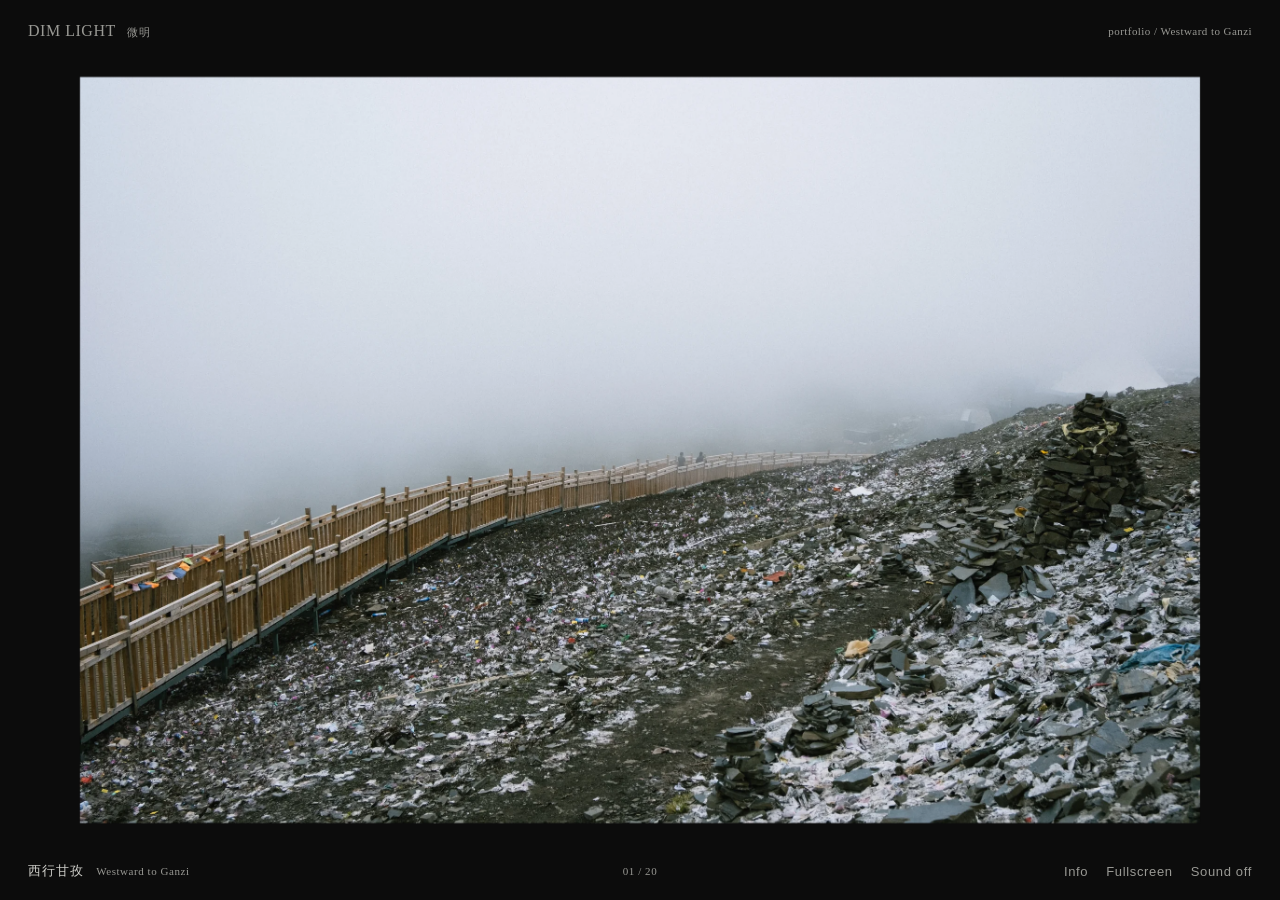
==== commit 0644add8: "更新 DIM LIGHT 摄影作品与沉浸图册" ====
--- a/project.html
+++ b/project.html
@@ -5,10 +5,10 @@
     <meta name="viewport" content="width=device-width, initial-scale=1" />
     <meta name="description" content="DIM LIGHT / 微明摄影项目。" />
     <title>Photography — DIM LIGHT</title>
-    <link rel="stylesheet" href="style.css?v=quiet-20260701" />
-    <script src="projects.js?v=quiet-20260701" defer></script>
-    <script src="script.js?v=quiet-20260701" defer></script>
-    <script src="project-page.js?v=quiet-20260701" defer></script>
+    <link rel="stylesheet" href="edition.css?v=portfolio-20260702" />
+    <script src="projects-v2.js?v=portfolio-20260702" defer></script>
+    <script src="edition.js?v=portfolio-20260702" defer></script>
+    <script src="project-viewer.js?v=portfolio-20260702" defer></script>
   </head>
   <body class="project-page" id="top">
     <header class="site-header site-header--project">
--- a/edition.css
+++ b/edition.css
@@ -0,0 +1,778 @@
+:root {
+  --paper: #f4f4f1;
+  --paper-deep: #d0d0cc;
+  --ink: #0b0b0b;
+  --quiet: #777773;
+  --line: rgba(11, 11, 11, 0.18);
+  --viewer: #0c0c0c;
+  --viewer-ink: #d8d8d3;
+}
+
+* {
+  box-sizing: border-box;
+}
+
+html {
+  scroll-behavior: smooth;
+}
+
+body.edition-index,
+body.photo-viewer {
+  margin: 0;
+  color: var(--ink);
+  background: var(--paper);
+  font-family: Arial, Helvetica, "Microsoft YaHei", sans-serif;
+  font-size: 13px;
+  -webkit-font-smoothing: antialiased;
+}
+
+body.edition-index a,
+body.photo-viewer a {
+  color: inherit;
+  text-decoration: none;
+}
+
+body.edition-index button,
+body.photo-viewer button {
+  padding: 0;
+  border: 0;
+  color: inherit;
+  background: none;
+  font: inherit;
+  cursor: pointer;
+}
+
+.edition-header {
+  position: fixed;
+  z-index: 20;
+  top: 0;
+  left: 0;
+  display: flex;
+  width: 100%;
+  align-items: flex-start;
+  justify-content: space-between;
+  padding: 28px 34px;
+  mix-blend-mode: difference;
+  color: #fff;
+}
+
+.edition-brand,
+.viewer-brand {
+  display: flex;
+  align-items: baseline;
+  gap: 11px;
+  letter-spacing: 0.04em;
+}
+
+.edition-brand span,
+.viewer-brand span {
+  font-family: "Times New Roman", "Songti SC", serif;
+  font-size: 16px;
+}
+
+.edition-brand small,
+.viewer-brand small {
+  font-size: 11px;
+  font-weight: 400;
+  letter-spacing: 0.12em;
+}
+
+.edition-header nav {
+  display: flex;
+  gap: 24px;
+  align-items: center;
+}
+
+.edition-header nav a,
+.edition-header nav button,
+.hero-nav a {
+  position: relative;
+  font-size: 11px;
+  letter-spacing: 0.08em;
+}
+
+.edition-header nav a::after,
+.hero-nav a::after,
+.edition-footer a::after {
+  position: absolute;
+  right: 0;
+  bottom: -4px;
+  left: 0;
+  height: 1px;
+  background: currentColor;
+  content: "";
+  transform: scaleX(0);
+  transform-origin: right;
+  transition: transform 320ms ease;
+}
+
+.edition-header nav a:hover::after,
+.hero-nav a:hover::after,
+.edition-footer a:hover::after {
+  transform: scaleX(1);
+  transform-origin: left;
+}
+
+.edition-hero {
+  position: relative;
+  min-height: 100svh;
+  background: var(--paper-deep);
+}
+
+.hero-title {
+  position: absolute;
+  left: clamp(28px, 7vw, 110px);
+  bottom: clamp(90px, 15vh, 170px);
+}
+
+.hero-title > p {
+  margin: 0 0 30px;
+  font-size: 10px;
+  letter-spacing: 0.16em;
+  text-transform: uppercase;
+}
+
+.hero-title h1 {
+  margin: 0;
+  font-family: "Times New Roman", "Songti SC", serif;
+  font-size: clamp(68px, 11vw, 168px);
+  font-weight: 400;
+  letter-spacing: -0.055em;
+  line-height: 0.78;
+}
+
+.hero-title > div {
+  display: flex;
+  align-items: baseline;
+  gap: 23px;
+  margin-top: 38px;
+}
+
+.hero-title strong {
+  font-family: "Songti SC", "SimSun", serif;
+  font-size: 26px;
+  font-weight: 400;
+  letter-spacing: 0.18em;
+}
+
+.hero-title span {
+  color: #333;
+  font-family: "Songti SC", "SimSun", serif;
+  font-size: 14px;
+  letter-spacing: 0.08em;
+}
+
+.hero-nav {
+  position: absolute;
+  right: clamp(28px, 7vw, 110px);
+  bottom: 46px;
+  display: flex;
+  gap: 28px;
+}
+
+.portfolio-edition,
+.notes-edition,
+.journal-edition {
+  padding: 150px clamp(28px, 7vw, 110px);
+}
+
+.notes-edition {
+  padding-top: 30px;
+}
+
+.section-label {
+  display: grid;
+  grid-template-columns: minmax(150px, 0.35fr) 1fr;
+  align-items: baseline;
+  margin-bottom: 90px;
+  border-top: 1px solid var(--line);
+  padding-top: 16px;
+}
+
+.section-label p {
+  margin: 0;
+  color: var(--quiet);
+  font-size: 10px;
+  letter-spacing: 0.13em;
+  text-transform: uppercase;
+}
+
+.section-label h2 {
+  margin: 0;
+  font-family: "Times New Roman", "Songti SC", serif;
+  font-size: clamp(33px, 4vw, 58px);
+  font-weight: 400;
+}
+
+.contact-grid {
+  display: grid;
+  grid-template-columns: repeat(2, minmax(0, 1fr));
+  gap: 118px clamp(38px, 8vw, 140px);
+}
+
+.contact-image {
+  display: flex;
+  height: clamp(350px, 55vw, 680px);
+  margin: 0;
+  align-items: center;
+  justify-content: center;
+  overflow: hidden;
+  background: #e8e8e4;
+}
+
+.contact-image img {
+  width: 100%;
+  height: 100%;
+  object-fit: cover;
+  filter: saturate(0.86);
+  transition:
+    transform 900ms cubic-bezier(0.2, 0.7, 0.2, 1),
+    filter 600ms ease;
+}
+
+.contact-card:hover .contact-image img {
+  transform: scale(1.012);
+  filter: saturate(1);
+}
+
+.contact-caption {
+  display: grid;
+  grid-template-columns: 34px 1fr auto;
+  gap: 10px;
+  padding-top: 13px;
+  border-top: 1px solid transparent;
+  transition: border-color 300ms ease;
+}
+
+.contact-card:hover .contact-caption {
+  border-color: var(--line);
+}
+
+.contact-caption span,
+.contact-caption time {
+  color: var(--quiet);
+  font-size: 10px;
+  letter-spacing: 0.08em;
+}
+
+.contact-caption h3 {
+  margin: 0 0 4px;
+  font-family: "Songti SC", "SimSun", serif;
+  font-size: 17px;
+  font-weight: 400;
+  letter-spacing: 0.08em;
+}
+
+.contact-caption p {
+  margin: 0;
+  color: var(--quiet);
+  font-family: "Times New Roman", serif;
+  font-size: 13px;
+}
+
+.contact-grid--notes {
+  max-width: 980px;
+}
+
+.journal-edition {
+  padding-bottom: 210px;
+}
+
+.journal-entry {
+  display: grid;
+  grid-template-columns: minmax(150px, 0.35fr) 1fr auto;
+  align-items: baseline;
+  border-top: 1px solid var(--line);
+  border-bottom: 1px solid var(--line);
+  padding: 28px 0;
+}
+
+.journal-entry time,
+.journal-entry > span {
+  color: var(--quiet);
+  font-size: 10px;
+  letter-spacing: 0.1em;
+  text-transform: uppercase;
+}
+
+.journal-entry h3 {
+  margin: 0 0 6px;
+  font-family: "Songti SC", "SimSun", serif;
+  font-size: 25px;
+  font-weight: 400;
+  letter-spacing: 0.08em;
+}
+
+.journal-entry p {
+  margin: 0;
+  color: var(--quiet);
+  font-family: "Times New Roman", serif;
+}
+
+.information-edition {
+  display: grid;
+  min-height: 100svh;
+  grid-template-columns: 1fr 1fr;
+  background: #111;
+  color: #ddd;
+}
+
+.information-portrait {
+  height: 100%;
+  min-height: 100svh;
+  margin: 0;
+  overflow: hidden;
+}
+
+.information-portrait img {
+  width: 100%;
+  height: 100%;
+  object-fit: cover;
+  filter: grayscale(1) contrast(1.05);
+}
+
+.information-copy {
+  display: flex;
+  padding: clamp(50px, 8vw, 130px);
+  flex-direction: column;
+  justify-content: center;
+}
+
+.information-copy > p:first-child {
+  margin: 0 0 80px;
+  color: #777;
+  font-size: 10px;
+  letter-spacing: 0.14em;
+}
+
+.information-copy h2 {
+  margin: 0;
+  font-family: "Songti SC", "SimSun", serif;
+  font-size: clamp(34px, 4vw, 62px);
+  font-weight: 400;
+  letter-spacing: 0.08em;
+  line-height: 1.45;
+}
+
+.information-text {
+  max-width: 440px;
+  margin: 64px 0 0;
+  color: #94948f;
+  font-family: "Songti SC", "SimSun", serif;
+  font-size: 14px;
+  letter-spacing: 0.07em;
+  line-height: 2.1;
+}
+
+.elsewhere {
+  margin-top: 100px;
+  border-top: 1px solid #333;
+  padding-top: 16px;
+  color: #777;
+  font-size: 10px;
+  letter-spacing: 0.1em;
+}
+
+.elsewhere p {
+  margin: 16px 0 0;
+  color: #aaa;
+}
+
+.edition-footer {
+  display: flex;
+  justify-content: space-between;
+  padding: 25px 34px;
+  background: #111;
+  color: #777;
+  font-size: 10px;
+  letter-spacing: 0.09em;
+}
+
+.edition-footer p {
+  margin: 0;
+}
+
+.edition-footer a {
+  position: relative;
+}
+
+.reveal {
+  opacity: 0;
+  transform: translateY(20px);
+  transition:
+    opacity 900ms ease,
+    transform 900ms cubic-bezier(0.2, 0.7, 0.2, 1);
+}
+
+.reveal.is-visible {
+  opacity: 1;
+  transform: none;
+}
+
+/* Immersive project viewer */
+body.photo-viewer {
+  width: 100%;
+  height: 100svh;
+  overflow: hidden;
+  background: var(--viewer);
+  color: var(--viewer-ink);
+}
+
+.viewer-header,
+.viewer-footer {
+  position: fixed;
+  z-index: 10;
+  right: 0;
+  left: 0;
+  display: flex;
+  align-items: center;
+  color: #999994;
+}
+
+.viewer-header {
+  top: 0;
+  justify-content: space-between;
+  padding: 22px 28px;
+}
+
+.viewer-header p {
+  margin: 0;
+  font-family: "Times New Roman", serif;
+  font-size: 11px;
+  letter-spacing: 0.04em;
+}
+
+.viewer-header a:hover,
+.viewer-footer button:hover {
+  color: #fff;
+}
+
+.viewer-main {
+  position: fixed;
+  inset: 0;
+  display: flex;
+  align-items: center;
+  justify-content: center;
+  cursor: none;
+}
+
+.viewer-figure {
+  display: flex;
+  width: calc(100vw - 160px);
+  height: calc(100svh - 150px);
+  margin: 0;
+  align-items: center;
+  justify-content: center;
+}
+
+.viewer-figure img {
+  display: block;
+  max-width: 100%;
+  max-height: 100%;
+  opacity: 0;
+  object-fit: contain;
+  transform: scale(0.997);
+  transition:
+    opacity 500ms ease,
+    transform 800ms cubic-bezier(0.2, 0.7, 0.2, 1);
+}
+
+.viewer-figure img.is-ready {
+  opacity: 1;
+  transform: none;
+}
+
+.viewer-zone {
+  position: absolute;
+  z-index: 2;
+  top: 60px;
+  bottom: 62px;
+  width: 50%;
+  cursor: none !important;
+}
+
+.viewer-zone--previous {
+  left: 0;
+}
+
+.viewer-zone--next {
+  right: 0;
+}
+
+.viewer-cursor {
+  position: fixed;
+  z-index: 5;
+  top: 0;
+  left: 0;
+  color: #d8d8d3;
+  font-family: "Times New Roman", serif;
+  font-size: 50px;
+  font-weight: 200;
+  line-height: 1;
+  opacity: 0;
+  pointer-events: none;
+  transition: opacity 180ms ease;
+  will-change: transform;
+}
+
+.viewer-cursor.is-visible {
+  opacity: 0.72;
+}
+
+.viewer-footer {
+  bottom: 0;
+  display: grid;
+  grid-template-columns: 1fr auto 1fr;
+  padding: 20px 28px;
+}
+
+.viewer-title {
+  display: flex;
+  align-items: baseline;
+  gap: 12px;
+}
+
+.viewer-title strong {
+  color: #d0d0cb;
+  font-family: "Songti SC", "SimSun", serif;
+  font-size: 13px;
+  font-weight: 400;
+  letter-spacing: 0.08em;
+}
+
+.viewer-title span,
+.viewer-count,
+.viewer-actions button {
+  font-family: "Times New Roman", serif;
+  font-size: 11px;
+  letter-spacing: 0.05em;
+}
+
+.viewer-count {
+  margin: 0;
+}
+
+.viewer-actions {
+  display: flex;
+  justify-content: flex-end;
+  gap: 18px;
+}
+
+.viewer-info {
+  position: fixed;
+  z-index: 30;
+  inset: 0;
+  display: grid;
+  visibility: hidden;
+  place-items: center;
+  padding: 40px;
+  background: rgba(12, 12, 12, 0.95);
+  opacity: 0;
+  transition:
+    opacity 400ms ease,
+    visibility 400ms;
+}
+
+.viewer-info.is-open {
+  visibility: visible;
+  opacity: 1;
+}
+
+.viewer-info > button {
+  position: absolute;
+  top: 24px;
+  right: 28px;
+  color: #888;
+  font-family: "Times New Roman", serif;
+}
+
+.viewer-info > div {
+  width: min(520px, 100%);
+}
+
+.viewer-info p {
+  color: #888;
+  font-family: "Songti SC", "SimSun", serif;
+  font-size: 13px;
+  letter-spacing: 0.07em;
+  line-height: 2;
+}
+
+.viewer-info h1 {
+  margin: 38px 0 8px;
+  color: #ddd;
+  font-family: "Songti SC", "SimSun", serif;
+  font-size: 34px;
+  font-weight: 400;
+  letter-spacing: 0.1em;
+}
+
+.viewer-info .viewer-info-en {
+  margin: 0 0 55px;
+  font-family: "Times New Roman", serif;
+}
+
+@media (max-width: 760px) {
+  .edition-header {
+    padding: 20px;
+  }
+
+  .edition-header nav {
+    gap: 15px;
+  }
+
+  .edition-header nav a:nth-child(2),
+  .edition-header nav a:nth-child(3) {
+    display: none;
+  }
+
+  .hero-title {
+    right: 20px;
+    left: 20px;
+    bottom: 120px;
+  }
+
+  .hero-title h1 {
+    font-size: 20vw;
+    line-height: 0.86;
+  }
+
+  .hero-title > div {
+    display: block;
+  }
+
+  .hero-title span {
+    display: block;
+    margin-top: 18px;
+  }
+
+  .hero-nav {
+    right: auto;
+    bottom: 34px;
+    left: 20px;
+  }
+
+  .portfolio-edition,
+  .notes-edition,
+  .journal-edition {
+    padding: 100px 20px;
+  }
+
+  .notes-edition {
+    padding-top: 0;
+  }
+
+  .section-label {
+    display: block;
+    margin-bottom: 55px;
+  }
+
+  .section-label h2 {
+    margin-top: 18px;
+  }
+
+  .contact-grid {
+    grid-template-columns: 1fr;
+    gap: 75px;
+  }
+
+  .contact-image {
+    height: 70svh;
+    max-height: 600px;
+  }
+
+  .journal-entry {
+    grid-template-columns: 58px 1fr auto;
+  }
+
+  .journal-entry h3 {
+    font-size: 19px;
+  }
+
+  .information-edition {
+    grid-template-columns: 1fr;
+  }
+
+  .information-portrait {
+    min-height: 80svh;
+  }
+
+  .information-copy {
+    min-height: 90svh;
+    padding: 70px 25px;
+  }
+
+  .viewer-header {
+    padding: 18px;
+  }
+
+  .viewer-header p {
+    max-width: 52vw;
+    overflow: hidden;
+    text-overflow: ellipsis;
+    white-space: nowrap;
+  }
+
+  .viewer-figure {
+    width: calc(100vw - 28px);
+    height: calc(100svh - 170px);
+  }
+
+  .viewer-zone {
+    top: 54px;
+    bottom: 78px;
+  }
+
+  .viewer-cursor {
+    display: none;
+  }
+
+  .viewer-footer {
+    grid-template-columns: 1fr auto;
+    row-gap: 10px;
+    padding: 16px 18px;
+  }
+
+  .viewer-title span {
+    display: none;
+  }
+
+  .viewer-count {
+    justify-self: end;
+  }
+
+  .viewer-actions {
+    grid-column: 1 / -1;
+    justify-content: space-between;
+    border-top: 1px solid #272727;
+    padding-top: 9px;
+  }
+}
+
+@media (pointer: coarse) {
+  .viewer-main,
+  .viewer-zone {
+    cursor: default !important;
+  }
+
+  .viewer-cursor {
+    display: none;
+  }
+}
+
+@media (prefers-reduced-motion: reduce) {
+  html {
+    scroll-behavior: auto;
+  }
+
+  *,
+  *::before,
+  *::after {
+    transition-duration: 0.01ms !important;
+  }
+
+  .reveal {
+    opacity: 1;
+    transform: none;
+  }
+}
